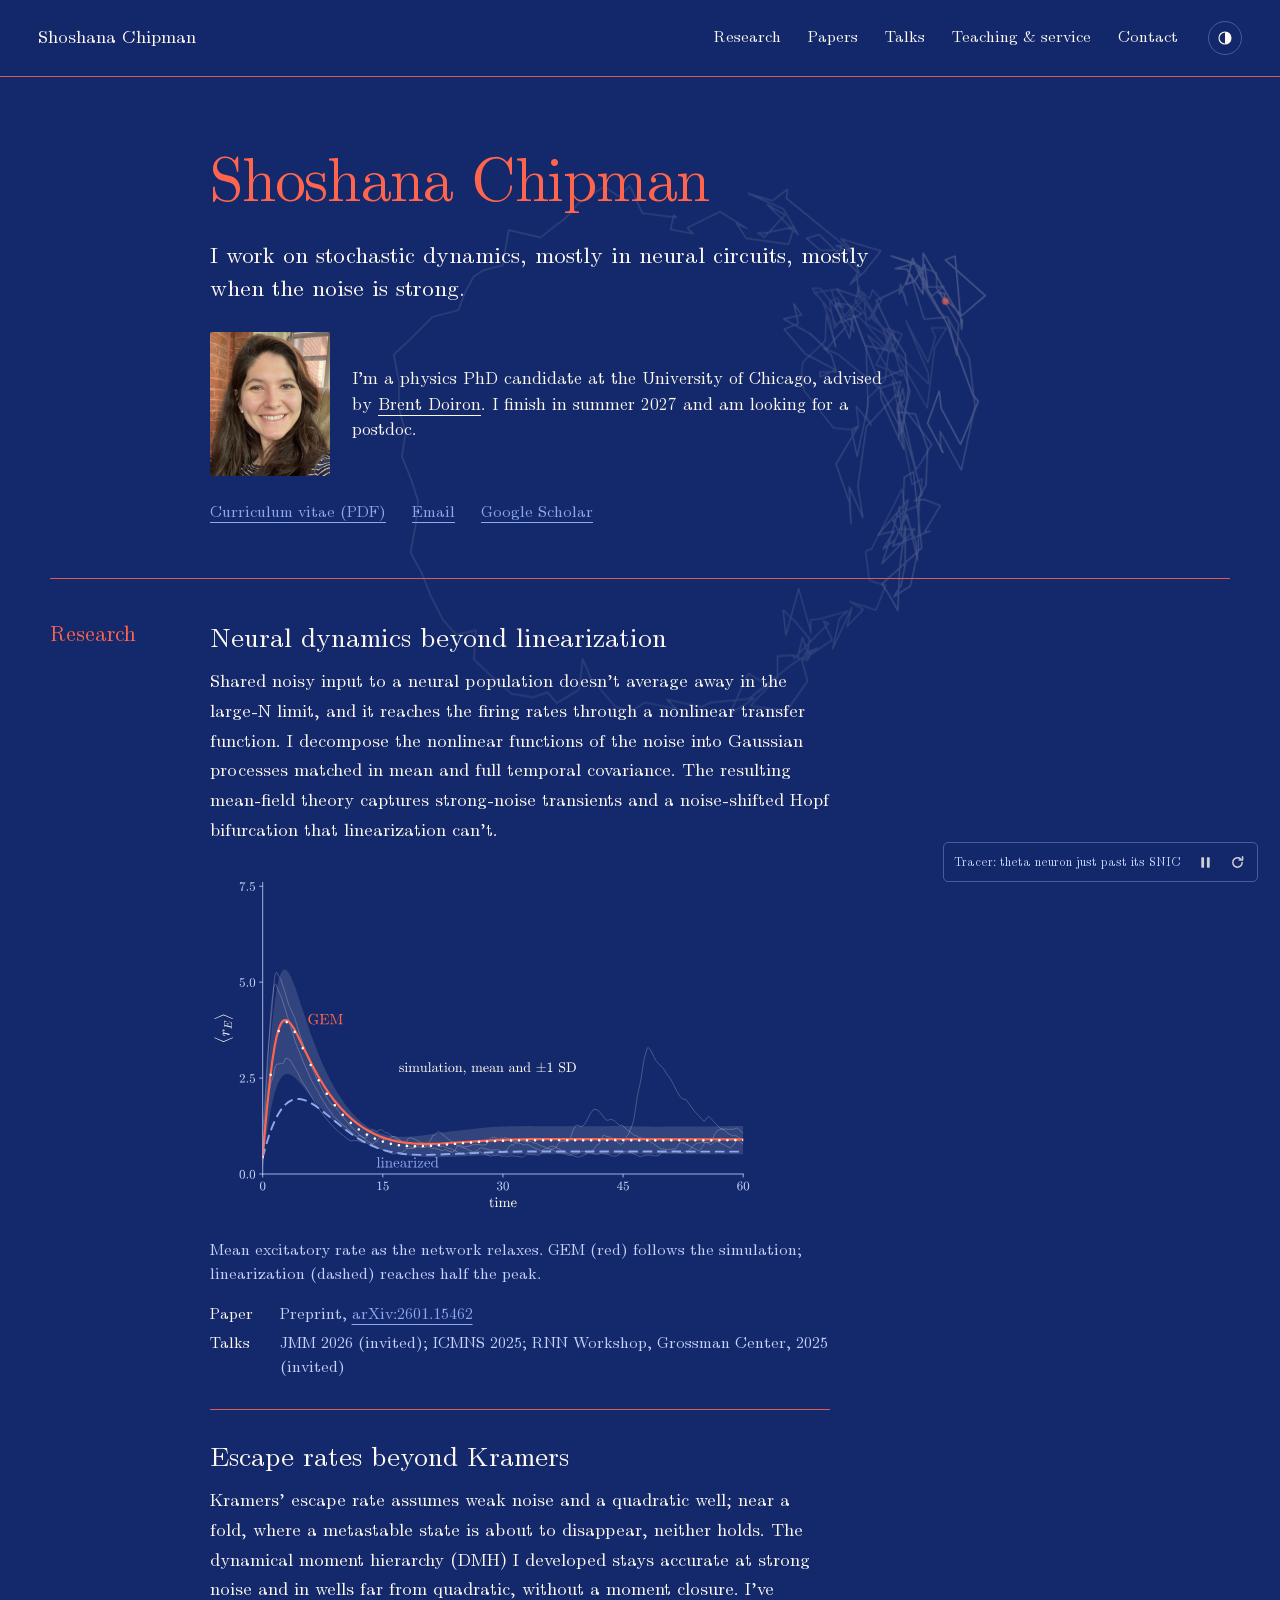
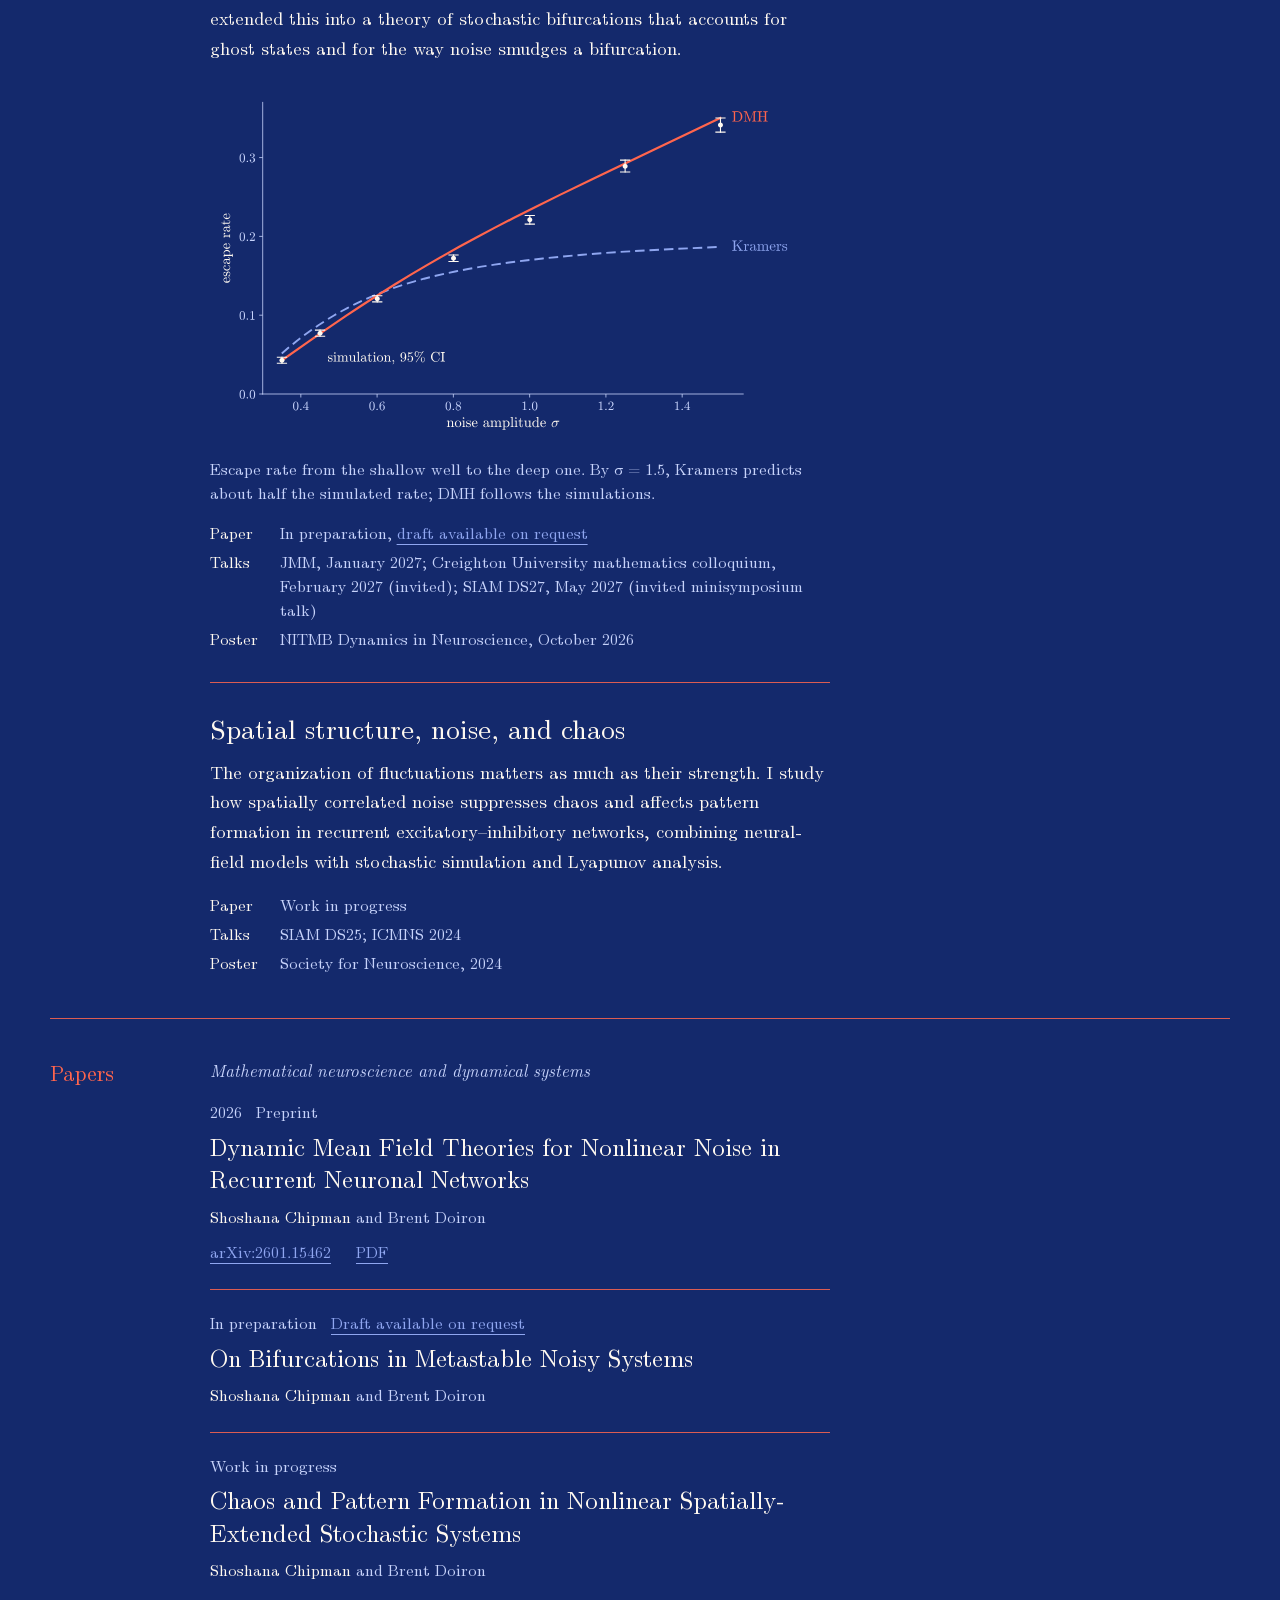
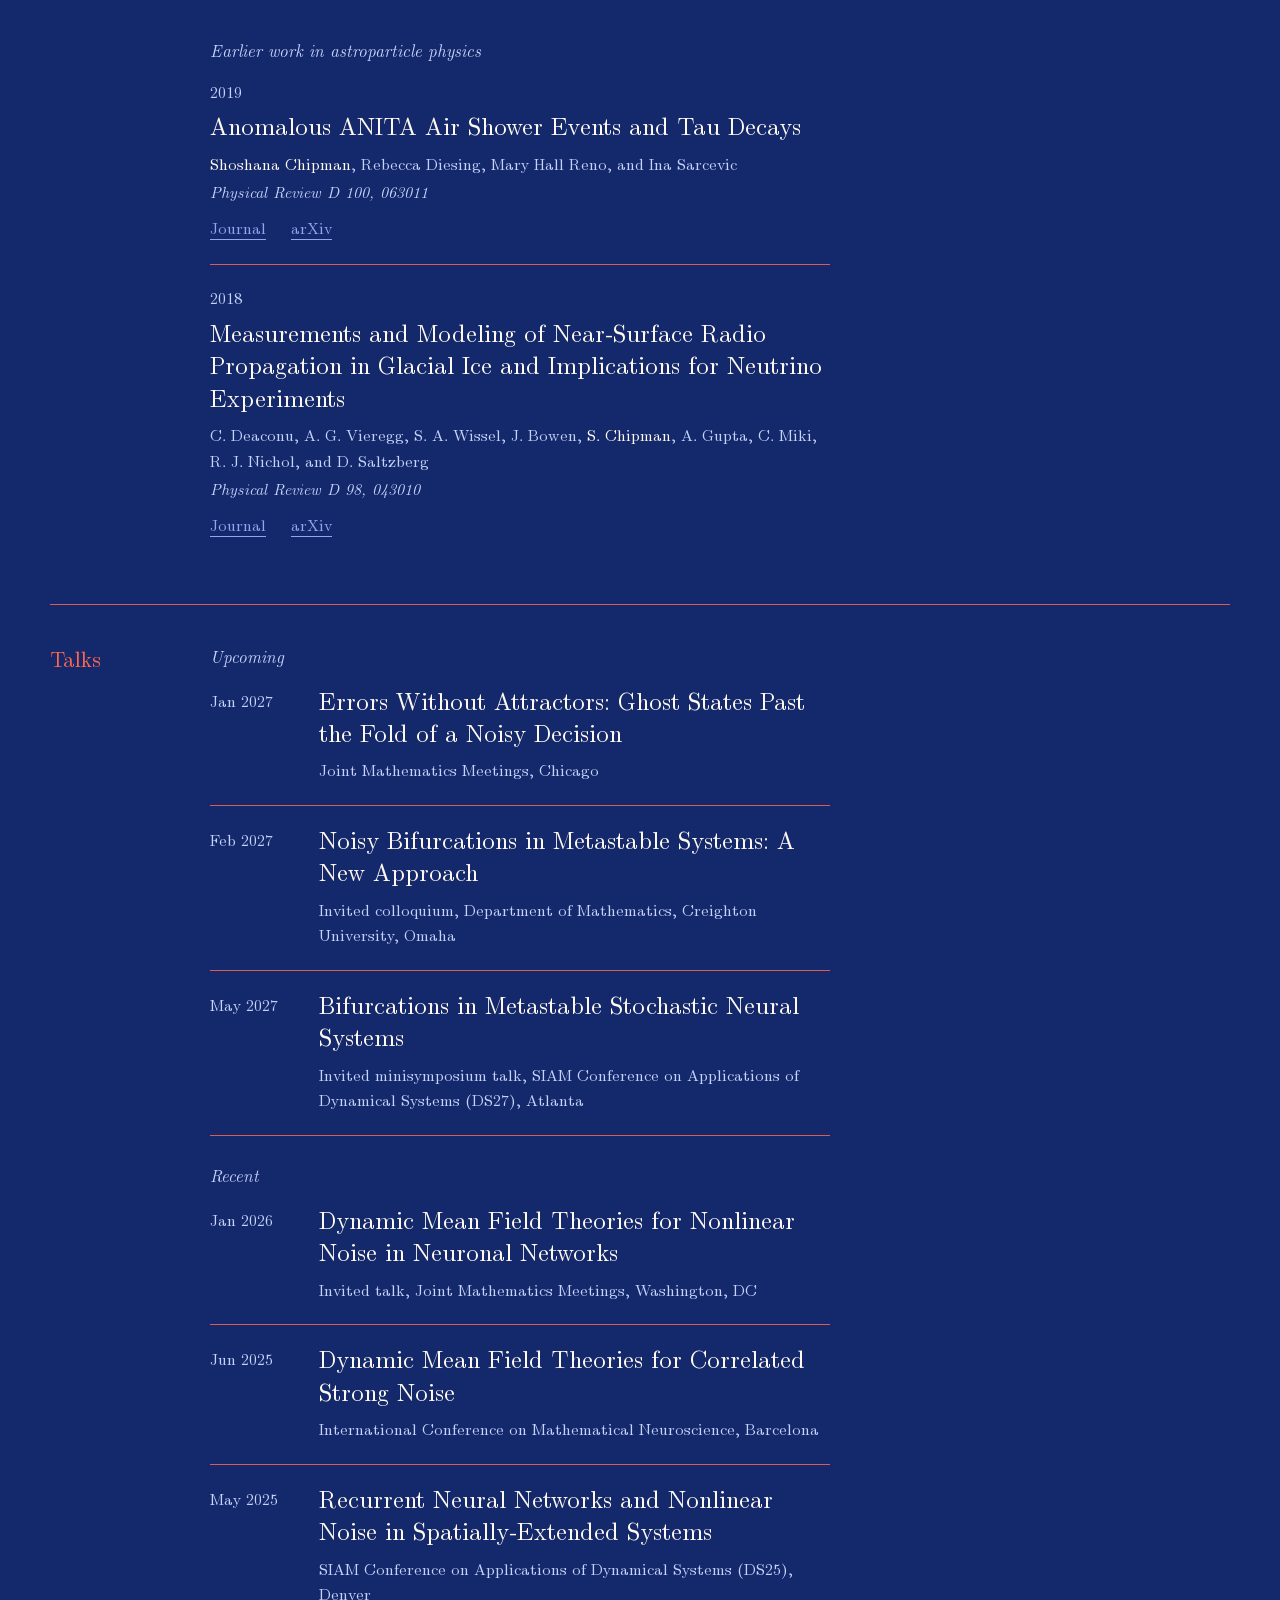
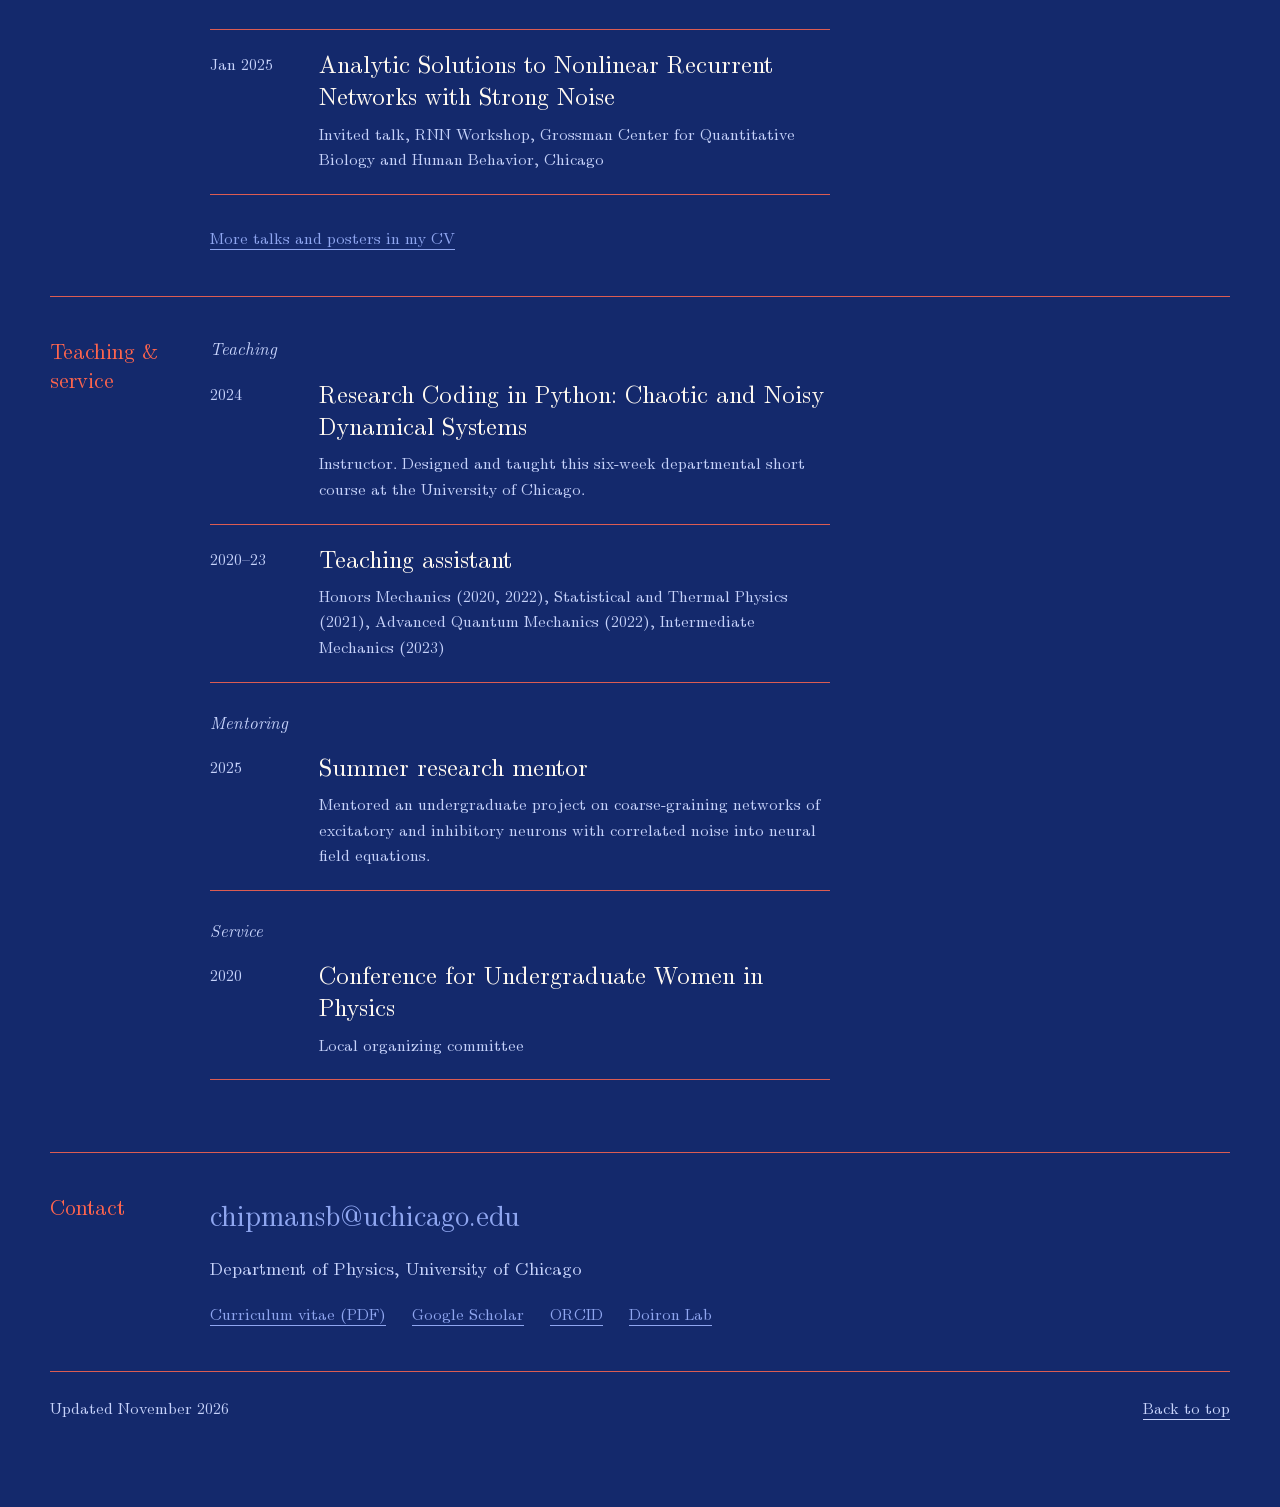
==== index.html @ 5a8bdc15 "Add files via upload" ====
<!doctype html>
<html lang="en" data-theme="dark">
<head>
  <meta charset="utf-8">
  <meta name="viewport" content="width=device-width, initial-scale=1">
  <title>Shoshana Chipman | Stochastic Dynamics &amp; Mathematical Neuroscience</title>
  <meta name="description" content="Shoshana Chipman is a physics PhD candidate at the University of Chicago developing mathematical methods for stochastic dynamics in biological systems.">
  <meta name="theme-color" content="#14296c">
  <meta property="og:title" content="Shoshana Chipman">
  <meta property="og:description" content="Stochastic dynamics and mathematical neuroscience.">
  <meta property="og:type" content="website">
  <meta name="author" content="Shoshana Chipman">
  <meta property="og:image" content="https://SITE-URL/assets/preview.png">
  <meta property="og:image:width" content="1200">
  <meta property="og:image:height" content="630">
  <meta property="og:image:alt" content="Shoshana Chipman, University of Chicago">
  <meta name="twitter:card" content="summary_large_image">
  <meta name="twitter:image" content="https://SITE-URL/assets/preview.png">
  <link rel="icon" href="favicon.svg" type="image/svg+xml">
  <link rel="icon" href="favicon.ico" sizes="32x32">
  <link rel="apple-touch-icon" href="apple-touch-icon.png">
  <script type="application/ld+json">
  {
    "@context": "https://schema.org",
    "@type": "Person",
    "name": "Shoshana Chipman",
    "url": "https://SITE-URL/",
    "image": "https://SITE-URL/assets/headshot.jpg",
    "email": "mailto:chipmansb@uchicago.edu",
    "jobTitle": "PhD candidate in Physics",
    "affiliation": {"@type": "CollegeOrUniversity", "name": "University of Chicago"},
    "alumniOf": {"@type": "CollegeOrUniversity", "name": "University of Chicago"},
    "knowsAbout": ["Stochastic dynamics", "Mathematical neuroscience", "Dynamical systems", "Mean-field theory", "Metastability"],
    "sameAs": [
      "https://scholar.google.com/citations?user=jHu5gXQAAAAJ",
      "https://orcid.org/0009-0009-2627-6084",
      "https://physics.uchicago.edu/people/profile/shoshana-chipman/"
    ]
  }
  </script>
  <link rel="stylesheet" href="css/style.css">
  <script>
    try { const theme = localStorage.getItem('theme'); if (theme === 'dark' || theme === 'light') document.documentElement.dataset.theme = theme; } catch (e) {}
  </script>
  <script src="js/main.js" defer></script>
  <script src="js/models.js" defer></script>
  <script src="js/walk.js" defer></script>
</head>
<body>
<a class="skip-link" href="#main">Skip to content</a>
<figure class="walk-figure" aria-label="Illustrative asymmetric metastable diffusion">
<svg id="walk-svg" viewBox="0 0 1100 640" preserveAspectRatio="xMidYMid meet" role="img" aria-labelledby="walk-title walk-desc">
<title id="walk-title">Asymmetric metastable diffusion</title>
<desc id="walk-desc">A two-dimensional stochastic trajectory explores broad regions around a shallow state on the left and a deeper state on the right, occasionally switching along a curved valley. Illustrative simulation with the potential and axes hidden.</desc>
<path id="walk-path" d="M 386.75,233.23 L 387.17,237.29 L 389.25,202.89 L 393.84,214.26 L 421.96,230.58 L 403.64,237.38 L 390.85,228.08 L 381.49,256.67 L 371.73,254.41 L 375.97,244.14 L 367.43,240.51 L 458.36,269.72 L 420.76,307.60 L 410.64,341.08 L 405.47,323.90 L 409.83,328.91 L 421.76,308.12 L 389.53,302.26 L 425.29,308.18 L 429.93,306.42 L 405.84,278.35 L 396.40,266.01 L 382.80,269.77 L 370.26,261.77 L 364.03,276.34 L 371.52,252.22 L 353.83,248.93 L 348.75,265.48 L 357.71,258.20 L 385.37,261.21 L 400.92,275.49 L 391.34,260.67 L 377.00,241.44 L 356.71,263.07 L 368.29,192.20 L 347.85,205.82 L 352.20,216.69 L 366.04,206.62 L 376.48,209.84 L 384.70,202.75 L 338.53,196.66 L 336.65,183.72 L 366.32,179.26 L 376.91,171.70 L 376.49,180.24 L 350.82,193.69 L 354.79,202.87 L 345.14,167.57 L 356.43,166.48 L 375.00,154.89 L 395.85,137.95 L 365.62,148.62 L 384.22,122.25 L 389.49,70.46 L 397.71,54.15 L 411.78,40.00 L 451.32,66.49 L 449.27,89.44 L 442.18,100.15 L 421.17,98.80 L 435.22,115.97 L 424.18,110.16 L 406.14,116.57 L 399.97,129.85 L 391.11,150.66 L 371.46,172.55 L 373.51,182.64 L 364.09,207.42 L 356.92,193.34 L 392.39,191.80 L 377.97,159.07 L 359.72,206.38 L 367.96,203.76 L 373.24,192.10 L 355.95,173.87 L 398.08,192.01 L 411.07,193.72 L 390.89,188.21 L 414.63,187.83 L 460.04,210.07 L 452.01,227.42 L 466.45,232.03 L 468.76,216.20 L 450.75,205.89 L 495.01,186.76 L 494.60,179.81 L 508.56,206.35 L 501.85,234.47 L 516.68,245.52 L 518.51,207.20 L 513.30,232.61 L 526.68,231.47 L 508.21,220.58 L 538.16,243.69 L 511.76,221.30 L 497.86,225.29 L 496.01,221.83 L 507.42,200.96 L 508.11,190.52 L 509.21,204.82 L 480.50,141.06 L 513.05,177.22 L 490.95,141.93 L 480.68,163.79 L 473.28,198.84 L 475.83,215.29 L 462.38,190.94 L 469.24,211.10 L 455.81,224.95 L 439.73,217.81 L 440.50,213.74 L 421.07,221.27 L 439.41,217.13 L 479.69,231.16 L 436.30,224.00 L 415.46,194.67 L 394.96,207.74 L 391.80,210.60 L 345.96,205.67 L 349.57,196.79 L 353.38,226.79 L 381.43,220.69 L 382.48,252.61 L 404.31,277.35 L 421.24,247.49 L 388.49,234.17 L 393.30,201.27 L 413.25,241.81 L 405.76,250.59 L 367.89,242.88 L 402.46,225.15 L 402.05,227.47 L 427.68,205.93 L 399.54,221.76 L 423.90,206.97 L 422.27,221.97 L 423.20,213.56 L 443.82,174.42 L 436.29,145.22 L 392.70,189.60 L 392.66,219.25 L 381.20,207.64 L 368.58,224.60 L 370.32,234.55 L 362.56,231.25 L 404.87,222.86 L 389.62,185.36 L 344.91,210.11 L 337.98,209.63 L 375.79,200.86 L 372.47,192.84 L 375.87,193.69 L 390.46,168.14 L 347.94,151.31 L 360.22,153.60 L 385.51,161.87 L 415.82,155.63 L 440.91,170.69 L 447.05,178.55 L 435.64,201.01 L 418.74,185.67 L 454.98,173.55 L 438.83,145.93 L 426.70,154.38 L 397.47,159.45 L 352.84,155.84 L 356.17,140.68 L 377.19,180.51 L 397.12,146.38 L 402.69,153.52 L 390.52,158.31 L 394.50,176.00 L 412.99,193.87 L 409.99,177.06 L 403.90,193.87 L 386.55,186.69 L 382.57,149.77 L 415.85,145.82 L 396.57,147.20 L 380.97,122.56 L 399.87,120.32 L 378.60,124.84 L 401.40,161.91 L 424.75,153.95 L 403.03,154.34 L 409.84,138.54 L 440.55,164.77 L 428.67,188.89 L 415.46,188.53 L 413.03,198.20 L 385.28,164.68 L 374.21,161.38 L 376.58,160.00 L 377.11,207.89 L 354.26,210.35 L 387.76,198.59 L 360.13,220.62 L 323.34,219.70 L 349.39,228.26 L 353.91,257.87 L 354.70,248.51 L 418.63,250.48 L 401.90,241.61 L 401.26,250.82 L 398.93,246.88 L 383.57,226.39 L 365.36,227.08 L 369.02,245.23 L 400.40,246.71 L 406.91,249.60 L 382.99,267.93 L 372.15,270.33 L 395.50,306.17 L 396.60,268.09 L 394.51,238.74 L 388.71,257.41 L 401.28,239.41 L 383.63,217.94 L 400.66,217.57 L 428.23,206.16 L 434.22,234.01 L 421.94,205.02 L 463.77,177.44 L 501.25,150.64 L 475.42,139.87 L 467.43,146.27 L 496.07,106.09 L 523.69,132.80 L 537.08,143.32 L 502.21,123.81 L 520.34,153.77 L 491.70,133.72 L 437.71,141.64 L 414.28,194.40 L 413.08,196.91 L 400.83,209.02 L 400.46,174.58 L 361.27,129.01 L 352.55,110.38 L 363.68,112.19 L 379.93,105.23 L 373.74,76.22 L 378.24,68.77 L 377.41,91.89 L 352.25,56.49 L 323.00,46.66 L 334.59,64.97 L 321.81,77.41 L 340.10,72.18 L 336.66,44.20 L 369.06,59.18 L 389.05,67.33 L 382.14,82.33 L 375.95,108.32 L 369.96,106.56 L 372.24,141.99 L 359.99,134.22 L 360.52,134.03 L 354.57,122.62 L 364.14,130.67 L 358.34,122.11 L 387.91,113.67 L 371.39,138.18 L 424.37,132.57 L 418.89,175.95 L 430.60,182.34 L 460.04,157.88 L 427.37,168.17 L 473.59,190.88 L 464.61,202.58 L 450.02,223.21 L 418.03,184.32 L 412.82,193.85 L 403.03,196.16 L 414.37,181.79 L 447.43,203.72 L 466.38,226.89 L 468.29,220.81 L 463.23,239.04 L 462.31,269.71 L 477.65,259.67 L 473.63,271.98 L 487.56,227.22 L 463.67,232.12 L 446.63,233.25 L 473.03,201.83 L 462.23,224.66 L 473.77,218.44 L 461.22,232.02 L 438.06,240.28 L 461.63,280.02 L 447.97,271.26 L 428.07,243.15 L 433.47,229.16 L 439.03,250.58 L 415.77,234.51 L 437.14,233.91 L 451.55,236.80 L 417.93,267.14 L 418.77,249.33 L 381.33,236.17 L 376.65,249.29 L 423.23,288.42 L 453.26,256.58 L 453.76,277.12 L 455.56,303.33 L 426.54,276.50 L 395.89,262.63 L 417.83,283.49 L 428.60,293.51 L 434.72,293.88 L 420.70,311.66 L 394.51,302.45 L 361.71,283.55 L 356.22,292.12 L 337.19,292.01 L 319.76,277.36 L 324.56,249.99 L 358.81,254.67 L 324.45,224.90 L 323.90,224.49 L 363.53,246.29 L 337.18,264.06 L 319.44,275.66 L 309.81,269.06 L 296.83,272.97 L 310.89,314.09 L 321.58,320.93 L 336.14,318.71 L 326.44,329.17 L 336.72,321.57 L 334.26,355.14 L 365.11,343.10 L 370.60,379.78 L 367.77,376.77 L 349.25,377.34 L 360.08,384.80 L 359.71,413.49 L 356.04,389.17 L 344.88,402.25 L 355.20,425.08 L 365.18,417.65 L 389.08,428.58 L 405.06,412.95 L 381.89,423.68 L 407.58,437.15 L 433.96,434.64 L 469.38,412.63 L 446.15,380.59 L 456.59,381.38 L 458.07,385.32 L 438.64,362.74 L 418.70,387.57 L 428.37,386.14 L 449.92,412.66 L 426.25,447.83 L 421.95,444.28 L 379.02,438.44 L 346.23,436.51 L 338.40,443.75 L 351.92,413.03 L 354.25,427.42 L 350.64,456.00 L 363.86,444.35 L 351.36,450.29 L 338.56,425.41 L 355.29,450.74 L 351.64,420.13 L 356.99,434.37 L 375.76,436.18 L 355.25,471.96 L 400.30,478.14 L 404.43,475.46 L 367.21,520.14 L 366.42,507.53 L 393.33,539.73 L 397.94,497.11 L 379.58,480.19 L 382.79,489.65 L 395.87,477.84 L 420.33,473.35 L 394.67,431.97 L 431.76,453.46 L 435.47,442.17 L 422.67,468.57 L 427.53,471.01 L 426.19,471.88 L 464.39,448.05 L 461.72,456.88 L 482.75,464.41 L 543.93,457.03 L 526.54,459.23 L 560.55,466.70 L 569.72,429.11 L 564.90,449.15 L 577.07,431.73 L 567.15,390.29 L 541.34,408.78 L 547.92,352.25 L 521.93,356.76 L 518.01,370.68 L 516.33,374.21 L 533.29,375.27 L 534.43,373.00 L 500.84,356.24 L 535.59,368.65 L 518.92,378.68 L 577.29,400.57 L 584.34,362.22 L 606.20,357.94 L 571.09,341.96 L 575.48,333.54 L 564.69,312.52 L 549.17,305.56 L 557.28,289.47 L 583.65,328.72 L 549.20,306.26 L 553.32,311.03 L 529.85,272.50 L 538.30,304.60 L 553.05,302.86 L 582.18,298.93 L 580.63,358.97 L 592.85,362.65 L 599.40,342.31 L 588.98,336.56 L 641.60,371.43 L 660.89,378.75 L 699.63,387.28 L 689.96,384.89 L 676.03,359.97 L 710.01,400.05 L 742.58,351.32 L 725.25,369.55 L 696.45,399.08 L 713.67,403.37 L 694.89,405.16 L 720.99,394.51 L 727.90,401.04 L 713.25,385.31 L 693.45,341.47 L 684.63,334.82 L 659.92,327.80 L 662.46,286.50 L 665.87,236.90 L 682.53,217.01 L 689.70,225.11 L 701.43,209.93 L 672.28,221.42 L 691.45,217.95 L 670.63,255.53 L 685.82,274.43 L 696.56,289.17 L 665.42,276.93 L 649.40,298.92 L 651.85,292.35 L 664.55,294.17 L 692.01,291.20 L 709.93,300.24 L 739.30,334.79 L 754.22,354.63 L 735.07,350.09 L 745.95,366.70 L 762.50,367.18 L 747.19,361.59 L 745.53,360.69 L 752.86,340.42 L 753.55,317.31 L 754.97,298.16 L 756.37,293.74 L 738.99,262.15 L 778.96,260.02 L 776.90,232.55 L 772.55,237.06 L 755.92,240.03 L 719.59,276.18 L 729.87,286.14 L 735.69,296.93 L 716.05,277.53 L 718.96,292.22 L 768.67,302.12 L 765.28,292.82 L 746.65,293.46 L 720.44,302.95 L 719.62,313.14 L 739.19,291.35 L 749.00,280.04 L 766.56,303.45 L 740.90,329.99 L 718.82,321.44 L 704.05,325.61 L 684.95,337.15 L 713.81,360.40 L 685.26,336.34 L 664.64,337.19 L 659.95,316.90 L 676.45,346.70 L 661.05,305.99 L 655.17,294.68 L 644.43,314.89 L 665.09,316.25 L 682.79,277.87 L 681.29,269.76 L 710.06,304.52 L 710.47,315.94 L 711.86,310.80 L 708.10,329.56 L 701.57,337.47 L 706.92,340.25 L 695.33,345.66 L 719.97,354.90 L 755.94,372.50 L 726.11,391.83 L 742.10,399.97 L 721.66,392.64 L 713.46,415.21 L 710.69,411.04 L 675.15,422.07 L 686.86,404.34 L 709.53,412.56 L 738.34,430.69 L 748.62,420.31 L 715.58,414.46 L 750.40,431.04 L 767.36,429.85 L 761.28,402.11 L 738.25,396.60 L 760.13,413.06 L 744.15,430.35 L 724.01,433.14 L 752.23,452.04 L 767.25,469.57 L 733.73,427.58 L 703.99,462.70 L 721.51,440.72 L 778.56,431.39 L 752.76,424.38 L 749.09,417.87 L 704.72,446.20 L 701.94,446.87 L 673.69,446.26 L 684.17,414.50 L 701.08,409.79 L 728.15,384.64 L 752.73,364.31 L 749.38,392.31 L 762.05,390.99 L 765.36,365.89 L 768.39,332.29 L 784.91,289.59 L 783.16,310.59 L 785.12,310.57 L 772.09,295.60 L 748.77,303.59 L 744.17,268.01 L 719.41,263.35 L 735.75,307.69 L 721.10,312.42 L 722.46,307.16 L 708.02,294.19 L 694.43,292.97 L 676.82,289.90 L 656.14,285.86 L 634.48,249.90 L 636.54,276.02 L 599.23,273.47 L 581.62,264.70 L 559.36,248.69 L 585.08,223.61 L 625.40,247.68 L 613.73,278.84 L 609.93,279.93 L 626.35,277.14 L 644.66,290.75 L 652.57,280.08 L 673.19,319.67 L 694.99,331.85 L 719.43,312.64 L 733.47,283.61 L 748.97,274.71 L 756.87,314.31 L 784.03,309.09 L 755.83,286.29 L 768.70,316.48 L 743.83,312.06 L 718.93,300.38 L 739.93,303.59 L 731.74,311.81 L 726.62,305.08 L 740.02,316.21 L 715.79,293.89 L 705.21,291.36 L 710.89,304.87 L 727.49,291.90 L 720.22,253.61 L 756.02,278.39 L 780.76,290.10 L 769.90,296.08 L 784.84,269.51 L 815.89,284.99 L 810.09,306.65 L 757.98,311.02 L 728.56,298.34 L 765.38,295.43 L 753.96,285.66 L 761.62,309.53 L 748.16,292.60 L 729.42,308.75 L 730.54,319.74 L 709.62,285.72 L 685.11,288.46 L 716.07,276.13 L 743.59,270.00 L 699.05,268.20 L 684.91,280.79 L 703.54,298.69 L 694.59,300.89 L 663.46,292.62 L 629.07,328.47 L 599.17,309.68 L 607.55,340.09 L 587.60,348.39 L 556.43,350.09 L 578.80,336.19 L 561.01,317.29 L 572.38,315.89 L 571.13,325.68 L 599.97,319.85 L 586.37,342.02 L 591.10,316.80 L 625.81,301.45 L 632.64,326.92 L 628.77,347.02 L 638.61,354.05 L 644.80,374.83 L 646.95,362.43 L 667.81,354.76 L 658.14,358.41 L 671.37,354.06 L 662.51,358.30 L 679.58,410.78 L 681.85,430.62 L 642.80,417.77 L 654.87,410.85 L 662.33,414.30 L 702.59,341.94 L 734.80,325.21 L 726.28,330.23 L 723.96,330.79 L 697.56,324.81 L 686.53,335.93 L 670.91,332.06 L 673.73,372.97 L 686.12,385.06 L 702.36,367.99 L 715.22,379.41 L 735.24,361.45 L 744.13,373.99 L 723.00,360.09 L 735.47,354.28 L 720.69,336.61 L 716.26,369.01 L 725.29,340.59 L 730.96,346.61 L 755.95,301.75 L 768.92,318.69 L 767.14,323.52 L 743.36,364.06 L 770.15,328.22 L 763.27,310.69 L 740.26,318.98 L 762.12,330.52 L 767.05,355.03 L 771.03,354.05 L 766.44,375.04 L 724.45,371.48 L 738.85,408.53 L 742.48,400.42 L 752.89,390.59 L 765.04,353.76 L 741.66,376.09 L 738.94,421.57 L 732.35,442.59 L 752.59,432.71 L 730.99,423.64 L 725.51,447.66 L 746.41,440.87 L 744.12,437.86 L 735.77,425.50 L 747.40,402.55 L 708.39,360.05 L 715.98,367.87 L 696.48,381.77 L 699.43,385.20 L 706.09,421.31 L 706.37,419.40 L 724.48,436.76 L 747.20,396.86 L 738.34,366.07 L 748.38,380.22 L 747.54,393.24 L 735.54,395.89 L 733.62,398.63 L 719.50,377.08 L 686.73,377.03 L 682.67,385.06 L 690.57,362.13 L 714.56,362.01 L 697.65,392.23 L 708.49,382.64 L 666.20,347.25 L 676.26,393.97 L 708.18,376.20 L 722.23,376.61 L 718.09,346.96 L 727.11,351.44 L 737.00,323.89 L 750.16,340.54 L 733.99,361.71 L 749.99,373.00 L 765.87,349.49 L 750.70,367.71 L 743.57,338.65 L 743.16,326.55 L 743.26,338.45 L 779.29,330.17 L 764.46,327.37 L 770.39,341.94 L 804.75,344.78 L 784.11,326.72 L 756.22,331.01 L 743.43,327.71 L 744.65,332.02 L 744.98,335.19 L 760.13,345.03 L 746.95,356.80 L 754.85,340.14 L 772.32,324.94 L 740.07,282.02 L 721.79,292.25 L 687.44,306.50 L 674.67,328.02 L 632.35,359.27 L 624.97,342.14 L 617.58,332.22 L 631.48,339.47 L 666.53,357.94 L 631.87,330.68 L 654.16,360.76 L 686.51,358.14 L 694.68,349.72 L 709.95,350.52 L 719.18,320.70 L 755.14,308.55 L 769.66,353.22 L 751.74,355.29 L 723.86,345.22 L 706.63,302.99 L 709.37,318.75 L 678.28,295.42 L 669.91,294.94 L 643.90,270.41 L 654.29,244.86 L 667.66,223.28 L 651.91,254.27 L 657.86,266.67 L 665.56,234.58 L 680.52,239.23 L 675.68,222.57 L 666.36,230.83 L 647.45,224.97 L 662.53,190.89 L 674.72,177.53 L 660.05,198.63 L 661.46,197.62 L 680.00,164.67 L 645.56,149.47 L 658.01,131.34 L 665.13,159.68 L 670.45,154.52 L 646.17,173.09 L 662.21,159.53 L 650.50,143.47 L 662.03,181.56 L 643.45,146.83 L 642.09,154.84 L 661.93,168.33 L 651.80,162.69 L 642.44,165.62 L 638.42,191.94 L 649.39,206.76 L 656.56,215.17 L 652.72,233.80 L 661.40,287.16 L 647.01,311.33 L 622.68,308.68 L 636.25,310.74 L 645.22,329.52 L 669.42,304.91 L 650.70,278.25 L 662.79,294.93 L 655.91,313.03 L 631.61,303.74 L 656.36,352.69 L 644.16,336.76 L 618.62,351.93 L 668.21,350.69 L 669.84,353.52 L 680.72,329.63 L 684.72,359.68 L 700.45,371.88 L 776.05,340.64 L 753.61,311.31 L 738.99,314.26 L 772.32,324.35 L 743.25,313.80 L 744.09,333.82 L 719.79,347.60 L 698.84,342.11 L 712.71,392.29 L 756.80,412.62 L 757.17,403.32 L 766.94,399.79 L 735.87,399.97 L 756.19,395.77 L 761.40,386.50 L 746.57,381.32 L 727.89,371.16 L 713.53,354.07 L 743.96,384.72 L 733.67,379.80 L 752.74,371.74 L 750.52,403.16 L 786.53,384.61 L 760.37,414.03 L 767.05,410.42 L 788.97,406.60 L 789.58,363.86 L 782.89,368.96 L 811.46,361.25 L 785.14,364.42 L 761.04,386.17 L 790.75,393.69 L 792.11,355.98 L 770.23,340.59 L 781.26,311.67 L 766.79,341.04 L 768.14,346.51 L 770.26,344.34 L 770.48,349.88 L 765.65,370.54 L 764.30,393.10 L 786.43,402.39 L 742.28,377.38 L 684.59,408.25 L 696.51,407.78 L 728.25,395.75 L 688.88,382.39 L 692.07,384.87 L 678.46,374.35 L 698.86,379.46 L 694.90,392.94 L 671.11,410.18 L 670.50,393.68 L 666.32,400.48 L 657.29,416.88 L 656.06,414.43 L 703.69,412.03 L 727.52,393.48 L 717.63,375.57 L 727.35,369.81 L 719.99,369.20 L 743.43,384.56 L 750.43,401.86 L 743.81,408.88 L 740.58,406.59 L 703.37,383.87 L 738.89,422.58 L 726.57,393.69 L 713.32,373.23 L 684.70,353.49 L 671.16,384.66 L 666.23,360.70 L 678.39,323.78 L 677.83,321.73 L 649.21,316.99 L 643.75,328.35 L 635.14,319.66 L 631.08,306.70 L 622.36,307.69 L 605.87,300.26 L 598.77,314.00 L 640.22,310.18 L 677.05,308.58 L 676.34,314.93 L 696.28,314.38 L 670.16,303.99 L 692.44,354.05 L 736.34,351.18 L 721.32,338.78 L 718.25,361.26 L 692.66,346.82 L 692.25,355.43 L 711.34,350.65 L 720.74,367.97 L 746.75,393.63 L 714.78,393.02 L 702.61,365.09 L 685.06,363.21 L 676.34,339.50 L 700.41,307.86 L 712.88,295.80 L 727.21,294.51 L 732.45,278.54 L 753.75,276.01 L 762.29,246.36 L 758.30,244.07 L 756.55,225.89 L 795.74,243.00 L 806.60,275.81 L 787.57,302.34 L 786.31,296.46 L 765.79,304.56 L 767.77,242.10 L 751.36,236.64 L 746.25,228.17 L 731.52,205.71 L 731.36,210.15 L 698.74,218.57 L 685.04,251.20 L 693.03,225.25 L 709.23,234.68 L 710.62,250.52 L 693.26,223.67 L 682.95,220.58 L 673.28,241.88 L 698.32,237.69 L 734.93,288.40 L 714.86,280.99 L 756.74,284.84 L 734.12,309.67 L 718.38,337.66 L 709.41,375.56 L 690.12,359.21 L 669.12,367.02 L 661.97,412.45 L 644.13,420.50 L 660.46,415.84 L 685.35,386.61 L 708.91,406.07 L 747.66,441.11 L 748.32,465.39 L 733.10,516.98 L 722.84,521.01 L 730.83,534.14 L 769.94,524.72 L 784.96,492.18 L 799.68,487.67 L 787.90,483.36 L 790.07,457.06 L 762.60,487.13 L 752.43,440.89 L 759.58,445.38 L 767.91,439.75 L 724.77,473.09 L 707.58,451.39 L 720.03,448.70 L 705.27,429.49 L 708.75,434.74 L 745.26,435.34 L 740.06,443.66 L 751.97,471.17 L 766.07,416.00 L 757.62,404.37 L 733.68,419.02 L 733.01,426.26 L 711.96,421.73 L 706.18,415.37 L 725.48,428.68 L 744.51,456.01 L 717.85,466.50 L 716.92,462.91 L 726.59,427.23 L 725.61,436.30 L 730.85,425.60 L 760.86,386.37 L 778.39,370.67 L 766.72,355.32 L 744.49,371.44 L 730.45,375.05 L 758.75,378.07 L 733.23,390.24 L 703.70,415.61 L 735.03,430.13 L 753.11,401.96 L 747.35,378.38 L 747.41,364.58 L 732.96,392.72 L 758.58,386.23 L 760.27,418.81 L 752.74,425.60 L 796.01,422.48 L 786.33,423.12 L 766.51,422.90 L 776.41,406.52 L 748.78,409.49 L 743.89,439.89 L 730.03,442.82 L 726.73,457.00 L 748.40,447.32 L 769.80,453.01 L 766.03,457.54 L 765.14,450.28 L 701.19,469.19 L 714.96,470.13 L 753.68,476.77 L 754.38,439.71 L 766.90,441.39 L 727.29,426.52 L 752.73,402.00 L 757.44,433.11 L 772.75,445.44 L 758.48,438.95 L 744.40,455.31 L 771.96,472.53 L 787.55,507.88 L 799.60,492.66 L 763.70,476.89 L 754.03,430.85 L 743.08,423.80 L 772.96,431.13 L 748.28,396.93 L 755.55,396.37 L 773.80,438.58 L 732.67,412.05 L 737.23,406.79 L 736.75,395.69 L 738.03,438.63 L 742.73,411.55 L 788.99,412.50 L 776.60,389.30 L 777.20,377.54 L 787.55,379.56 L 800.45,384.31 L 773.81,358.34 L 773.49,354.88 L 767.50,387.95 L 777.81,376.49 L 764.60,412.25 L 763.93,398.31 L 796.17,398.55 L 778.70,393.62 L 755.02,383.94 L 724.13,380.01 L 705.23,382.07 L 677.93,387.37 L 710.85,439.73 L 699.50,478.37 L 678.25,444.11 L 715.46,456.04 L 721.14,447.78 L 702.51,395.07 L 722.33,384.09 L 722.13,408.38 L 706.26,432.27 L 726.46,430.77 L 718.46,460.65 L 726.88,496.67 L 719.07,449.61 L 739.85,426.25 L 732.98,429.93 L 742.32,435.82 L 756.25,467.39 L 728.67,444.12 L 735.11,428.40 L 717.90,431.71 L 691.89,417.53 L 720.26,412.65 L 741.96,419.50 L 702.22,407.66 L 679.70,409.68 L 679.38,420.87 L 719.88,417.79 L 708.26,423.46 L 704.91,441.36 L 691.02,421.82 L 712.57,433.32 L 766.21,435.14 L 774.35,444.70 L 777.88,429.86 L 770.28,433.50 L 771.16,410.72 L 773.27,435.60 L 770.61,416.02 L 778.02,437.48 L 743.98,455.02 L 753.23,430.96 L 757.18,448.93 L 723.35,498.87 L 700.01,497.50 L 681.58,484.20 L 667.58,453.32 L 674.54,447.26 L 683.34,427.41 L 692.05,445.99 L 727.81,449.22 L 703.32,420.23 L 698.71,401.35 L 710.53,404.01 L 677.62,424.31 L 674.87,405.22 L 676.70,411.40 L 682.14,407.29 L 657.13,403.12 L 665.91,431.77 L 673.71,415.87 L 679.99,415.90 L 710.16,412.81 L 713.69,363.55 L 707.88,348.62 L 711.54,350.28 L 684.23,370.20 L 707.93,346.42 L 740.57,363.94 L 742.60,381.77 L 754.32,395.95 L 744.05,407.34 L 763.56,398.69 L 775.27,381.47 L 790.41,379.98 L 750.99,400.86 L 729.50,411.81 L 718.89,430.01 L 697.98,439.93 L 698.81,442.50 L 655.31,451.11 L 649.69,411.76 L 608.73,433.88 L 649.50,425.93 L 661.42,409.48 L 668.60,396.80 L 689.47,350.35 L 726.63,355.57 L 723.16,367.28 L 724.85,355.12 L 734.49,369.45 L 709.28,363.43 L 739.39,395.82 L 769.58,410.34 L 758.37,396.77 L 771.13,408.66 L 758.29,385.78 L 725.23,391.19 L 715.57,393.94 L 750.03,416.43 L 785.45,404.63 L 749.52,370.01 L 776.83,372.01 L 769.32,362.95 L 777.35,361.68 L 780.99,384.52 L 771.83,393.33 L 757.77,377.02 L 771.72,395.03 L 750.90,404.10 L 754.36,379.86 L 778.18,360.56 L 791.29,352.74 L 767.90,352.62 L 783.98,338.89 L 840.12,319.32 L 804.66,315.03 L 821.80,312.60 L 816.35,328.52 L 795.02,309.48 L 784.93,323.39 L 764.87,324.61 L 740.92,373.57 L 725.46,369.88 L 705.80,377.29 L 718.06,365.62 L 735.26,375.60 L 747.51,398.55 L 773.32,411.27 L 723.67,420.55 L 705.86,446.23 L 718.21,457.76 L 713.14,450.36 L 692.47,463.72 L 728.25,471.75 L 737.20,481.05 L 750.15,473.36 L 751.04,469.72 L 773.35,491.26 L 766.80,479.78 L 741.96,475.11 L 748.30,489.60 L 748.55,492.25 L 760.69,459.46 L 770.26,450.09 L 788.89,486.79 L 774.69,451.09 L 766.26,436.90 L 765.24,427.80 L 742.69,445.37 L 751.17,433.18 L 729.20,435.65 L 710.78,435.62 L 703.23,427.32 L 695.55,399.80 L 710.62,374.02 L 716.78,380.03 L 721.91,366.22 L 731.48,351.21 L 737.42,348.02 L 747.52,322.10 L 739.23,310.38 L 733.77,310.35 L 710.08,319.59 L 731.82,342.29 L 697.94,338.18 L 707.20,318.39 L 756.46,304.22 L 777.34,331.17 L 781.46,337.33 L 761.28,314.35 L 757.59,317.77 L 742.66,308.11 L 728.22,359.13 L 767.55,347.44 L 741.15,404.06 L 753.63,386.50 L 764.06,404.52 L 744.11,445.70 L 693.97,453.45 L 694.09,452.41 L 698.91,462.86 L 684.27,423.86 L 662.94,373.26 L 656.75,357.72 L 693.16,375.95 L 679.50,384.88 L 655.11,401.19 L 659.10,391.30 L 679.90,427.68 L 709.39,401.15 L 709.05,389.73 L 716.16,390.29 L 710.20,389.36 L 697.13,398.28 L 727.94,403.16 L 736.35,389.91 L 761.17,379.66 L 748.79,364.61 L 755.70,353.80 L 730.50,348.87 L 727.13,393.43 L 695.84,367.40 L 711.68,383.37 L 705.19,351.01 L 716.71,367.98 L 708.61,382.40 L 687.47,391.55 L 711.20,359.11 L 687.75,360.06 L 687.40,403.08 L 692.22,388.04 L 688.56,387.26 L 703.38,406.61 L 733.25,406.52 L 733.68,413.63 L 739.39,389.95 L 718.69,405.55 L 765.06,424.94 L 795.96,449.90 L 787.44,390.66 L 777.21,386.64 L 777.82,397.95 L 773.27,381.84 L 798.45,402.18 L 794.72,355.65 L 776.77,340.40 L 776.37,359.49 L 766.06,375.77 L 757.93,360.37 L 799.84,369.68 L 769.99,338.89 L 758.17,319.34 L 748.56,328.98 L 773.27,325.24 L 779.70,307.29 L 786.96,318.57 L 777.70,341.42 L 774.32,349.73 L 785.61,354.83 L 785.40,335.45 L 756.29,383.16 L 736.29,379.42 L 723.65,411.25 L 731.86,398.22 L 743.97,403.27 L 755.82,387.88 L 761.28,397.64 L 775.76,379.38 L 794.36,343.67 L 788.18,330.32 L 744.67,350.24 L 774.21,323.56 L 801.78,331.53 L 801.61,328.19 L 766.78,341.47 L 753.41,310.37 L 758.10,299.34 L 739.49,261.43 L 727.83,288.71 L 695.55,294.44 L 696.49,281.09 L 709.75,278.21 L 699.72,265.97 L 700.31,290.23 L 682.87,311.52 L 691.11,308.73 L 721.23,313.89 L 727.12,323.01 L 736.19,317.08 L 708.13,328.02 L 712.23,311.95 L 756.20,292.65 L 738.91,299.67 L 748.92,294.98 L 743.62,309.43 L 743.83,305.05 L 730.16,320.95 L 736.96,314.12 L 744.15,311.93 L 760.93,337.28 L 778.15,379.46 L 752.80,354.55 L 754.99,375.13 L 728.66,352.59 L 718.93,348.92 L 697.98,345.38 L 705.09,386.39 L 691.89,361.96 L 662.95,387.66 L 669.68,389.89 L 652.49,382.36 L 634.14,371.14 L 631.35,341.09 L 639.18,314.34 L 623.19,331.05 L 605.96,315.82 L 634.67,335.39 L 655.83,348.31 L 663.01,351.46 L 682.06,379.10 L 650.21,358.03 L 656.78,369.38 L 644.07,365.21 L 643.41,393.51 L 639.94,376.45 L 648.64,354.07 L 637.81,322.08 L 626.02,363.33 L 599.57,320.05 L 605.21,343.75 L 614.35,328.32 L 595.87,313.92 L 560.13,284.77 L 583.30,236.44 L 590.74,248.62 L 590.80,258.44 L 607.54,271.91 L 640.72,314.21 L 635.06,267.47 L 638.77,303.05 L 639.33,290.48 L 619.73,327.96 L 667.80,334.70 L 666.49,298.44 L 664.77,271.11 L 647.84,277.59 L 630.25,271.04 L 633.10,291.21 L 624.49,311.56 L 651.77,328.87 L 642.32,323.22 L 649.21,326.92 L 664.02,326.92 L 661.62,299.05 L 643.12,325.68 L 655.48,342.09 L 659.90,327.04 L 688.99,336.11 L 724.61,337.92 L 724.32,341.76 L 691.82,346.43 L 662.87,342.02 L 703.31,326.78 L 684.61,289.53 L 703.42,262.00 L 718.48,262.29 L 718.98,253.87 L 721.22,236.81 L 696.91,270.70 L 724.21,251.13 L 773.17,244.18 L 787.37,225.67 L 784.24,234.19 L 774.10,273.40 L 787.49,274.68 L 745.76,306.98 L 756.01,296.16 L 762.07,312.70 L 771.37,329.99 L 763.05,315.41 L 756.70,303.29 L 765.71,321.57 L 772.20,296.96 L 813.80,305.80 L 785.27,284.08 L 736.61,290.88 L 738.68,290.62 L 726.22,307.19 L 726.49,336.67 L 717.51,373.18 L 733.11,340.74 L 741.35,341.87 L 735.34,352.71 L 765.92,332.45 L 755.55,312.19 L 771.59,297.69 L 766.85,297.19 L 809.18,298.87 L 778.80,325.22 L 751.34,327.45 L 763.69,322.06 L 767.62,322.12 L 768.39,346.49 L 771.38,350.84 L 806.75,338.27 L 811.30,294.99 L 789.96,308.83 L 788.90,333.02 L 752.49,337.43 L 751.22,334.62 L 740.30,331.20 L 746.70,344.74 L 752.01,326.17 L 762.89,324.72 L 750.05,277.72 L 683.83,286.21 L 655.48,282.09 L 673.91,271.23 L 666.16,324.10 L 668.36,332.50 L 707.90,336.63 L 684.54,319.95 L 692.61,346.46 L 677.20,378.61 L 689.68,413.85 L 724.42,401.86 L 683.43,410.28 L 663.48,392.10 L 662.72,374.89 L 693.10,362.01 L 701.58,347.62 L 728.47,381.24 L 710.55,380.64 L 699.77,391.44 L 716.73,382.50 L 711.68,397.65 L 656.94,343.88 L 692.99,321.33 L 746.49,332.97 L 720.11,326.76 L 723.23,348.94 L 727.04,345.72 L 747.23,355.48 L 746.02,354.64 L 740.30,427.84 L 758.76,415.41 L 754.76,396.33 L 747.62,393.23 L 744.91,380.70 L 745.95,363.19 L 720.12,379.37 L 750.89,387.97 L 742.54,374.08 L 730.73,347.06 L 714.38,392.02 L 731.21,366.28 L 721.19,360.83 L 746.53,343.56 L 761.19,359.81 L 772.27,321.79 L 802.03,298.33 L 796.11,290.47 L 816.10,263.30 L 789.68,266.17 L 780.09,226.62 L 793.39,255.48 L 763.83,282.23 L 761.79,263.11 L 730.36,257.43 L 740.98,253.74 L 753.19,252.27 L 760.91,265.35 L 715.40,249.97 L 723.82,234.72 L 739.72,282.73 L 782.05,278.90 L 784.52,298.52 L 783.33,288.23 L 804.08,303.46 L 767.46,311.76 L 775.09,283.41 L 766.90,281.24 L 730.34,295.90 L 734.88,323.90 L 731.32,316.57 L 733.48,309.54 L 691.17,339.43 L 698.67,330.55 L 668.91,333.36 L 646.52,347.01 L 669.01,369.17 L 704.38,338.91 L 724.12,322.85 L 733.92,317.63 L 694.53,328.87 L 675.40,344.57 L 692.43,346.71 L 687.36,292.29 L 675.14,289.07 L 698.10,289.54 L 679.14,289.61 L 708.48,304.64 L 709.74,287.66 L 690.25,308.38 L 667.73,299.73 L 728.60,300.39 L 716.08,331.82 L 716.68,306.66 L 741.61,321.98 L 729.82,295.06 L 750.05,284.93 L 734.79,242.91 L 746.79,248.87 L 732.09,264.33 L 715.34,294.65 L 684.70,306.01 L 692.30,322.79 L 707.54,336.41 L 714.69,339.17 L 693.80,344.58 L 693.01,356.27 L 677.44,365.87 L 695.00,355.43 L 703.41,361.61 L 722.41,382.45 L 743.17,424.80 L 758.18,425.72 L 763.55,477.33 L 724.14,427.32 L 740.93,410.03 L 748.30,385.55 L 737.89,396.77 L 740.28,367.98 L 723.65,378.92 L 709.02,400.17 L 715.56,373.84 L 703.03,372.39 L 726.50,372.74 L 739.19,410.40 L 730.92,406.60 L 772.54,388.64 L 743.69,411.67 L 714.47,388.30 L 712.81,415.35 L 699.65,376.22 L 652.75,374.19 L 677.34,390.92 L 704.77,426.97 L 703.64,463.71 L 709.21,477.71 L 713.32,478.69 L 740.88,448.19 L 719.16,446.75 L 712.87,464.83 L 717.89,448.38 L 742.29,456.94 L 758.65,475.92 L 793.33,505.59 L 803.10,499.68 L 797.69,459.16 L 845.11,469.65 L 811.31,454.79 L 808.81,435.13 L 805.07,421.48 L 763.74,423.83 L 768.85,439.64 L 771.02,386.96 L 793.16,355.40 L 771.83,365.37 L 783.85,345.54 L 763.67,317.77 L 785.18,331.33 L 763.79,356.52 L 781.00,325.33 L 801.93,341.70 L 812.81,351.72 L 814.53,350.37 L 806.81,314.42 L 749.71,285.76 L 757.33,281.95 L 767.70,269.61 L 779.46,301.98 L 786.08,277.42 L 780.94,312.01 L 768.11,300.67 L 734.84,272.06 L 715.89,274.76 L 724.22,282.97 L 723.61,267.38 L 721.88,268.08 L 704.60,290.10 L 675.81,284.49 L 681.51,324.44 L 678.54,339.71 L 695.16,360.78 L 654.72,361.90 L 661.28,367.13 L 647.56,375.14 L 651.76,409.47 L 634.70,383.22 L 621.21,417.24 L 599.65,379.69 L 592.95,341.93 L 615.93,377.04 L 612.55,407.78 L 610.12,396.87 L 599.02,366.86 L 608.32,350.99 L 626.04,371.35 L 620.21,355.31 L 640.88,359.42 L 663.09,384.42 L 698.05,378.65 L 674.88,373.46 L 672.47,361.37 L 718.64,404.03 L 695.44,398.86 L 711.19,392.70 L 694.44,424.51 L 701.02,396.15 L 701.22,401.01 L 707.62,425.62 L 696.99,427.33 L 726.86,400.17 L 741.47,392.84 L 734.00,389.93 L 699.54,418.87 L 716.99,423.15 L 749.03,427.53 L 743.96,417.42 L 700.80,423.17 L 724.65,401.40 L 716.97,430.85 L 734.31,441.98 L 758.52,418.74 L 762.33,392.47 L 780.35,380.07 L 764.31,377.72 L 758.47,401.00 L 765.68,418.73 L 736.46,443.20 L 753.06,425.92 L 763.35,409.46 L 747.52,417.36 L 735.84,458.16 L 722.98,444.14 L 708.99,450.31 L 737.39,422.20 L 761.76,397.63 L 762.52,390.24 L 727.32,430.31 L 721.77,438.54 L 665.55,416.81 L 673.55,394.03 L 682.94,408.02 L 708.25,408.63 L 678.21,380.01 L 715.30,401.35 L 680.11,396.13 L 667.46,388.84 L 687.94,412.27 L 680.58,366.00 L 720.78,374.56 L 680.00,383.64 L 699.35,437.73 L 700.83,439.84 L 696.95,428.99 L 684.64,420.24 L 703.83,430.22 L 707.14,435.03 L 712.79,403.56 L 712.30,380.97 L 703.79,359.73 L 713.19,351.53 L 722.32,348.25 L 708.12,344.78 L 691.04,340.47 L 682.34,362.57 L 663.47,358.17 L 653.25,386.28 L 697.37,390.48 L 699.91,386.80 L 745.59,419.10 L 725.67,377.85 L 745.99,332.32 L 747.69,334.79 L 752.15,364.95 L 778.79,401.01 L 771.52,390.38 L 814.45,394.04 L 814.10,367.40 L 793.06,359.72 L 814.63,383.47 L 769.82,343.28 L 764.86,327.36 L 779.13,340.62 L 800.90,331.79 L 779.42,338.34 L 727.58,325.75 L 735.38,335.39 L 730.00,344.75 L 743.52,384.21 L 747.62,333.71 L 756.69,295.20 L 772.37,314.70 L 789.11,320.43 L 811.57,371.77 L 776.60,345.96 L 794.42,380.70 L 785.20,396.79 L 773.47,418.10 L 755.04,425.92 L 760.50,442.53 L 747.13,418.01 L 726.91,414.68 L 758.30,438.39 L 729.58,429.16 L 732.90,429.74 L 745.41,415.53 L 725.54,425.59 L 720.46,431.50 L 704.49,421.68 L 708.13,405.23 L 719.07,400.36 L 745.47,401.98 L 755.33,419.41 L 777.44,434.51 L 749.19,462.84 L 784.94,486.14 L 781.06,474.04 L 779.87,460.35 L 761.90,468.71 L 734.27,437.52 L 751.56,444.53 L 740.40,443.03 L 741.27,456.29 L 743.36,452.74 L 776.47,451.01 L 786.80,446.73 L 754.44,457.01 L 754.48,450.05 L 733.69,394.63 L 734.44,405.17 L 749.88,407.54 L 781.26,420.82 L 800.10,421.57 L 780.19,434.34 L 745.79,471.83 L 774.74,457.43 L 763.25,464.94 L 761.41,453.99 L 779.72,444.88 L 760.06,421.55 L 727.18,400.37 L 702.20,431.30 L 718.43,407.46 L 714.51,425.86 L 666.04,430.87 L 640.53,421.09 L 589.86,442.94 L 620.93,460.62 L 603.22,468.27 L 625.39,463.33 L 658.71,442.44 L 662.62,429.88 L 695.72,438.64 L 712.32,478.53 L 722.61,495.57 L 707.57,497.93 L 713.53,476.16 L 724.65,484.76 L 706.83,494.69 L 701.64,445.10 L 704.24,450.82 L 728.67,444.50 L 721.08,426.54 L 709.85,433.41 L 715.41,423.58 L 681.99,429.65 L 641.20,412.17 L 629.18,442.11 L 646.74,459.11 L 672.54,497.49 L 681.62,482.35 L 714.99,470.80 L 681.83,484.69 L 683.23,491.58 L 658.68,496.97 L 678.93,500.38 L 672.78,487.75 L 675.34,532.24 L 694.91,527.39 L 690.41,521.51 L 690.04,534.28 L 694.08,521.83 L 687.32,498.98 L 683.18,487.45 L 704.28,471.96 L 690.64,468.57 L 668.35,479.10 L 682.40,471.86 L 679.85,467.56 L 685.93,464.78 L 690.79,450.26 L 741.08,437.32 L 760.00,448.46 L 794.55,431.43 L 757.06,393.27 L 742.10,367.35 L 721.34,360.54 L 720.55,374.96 L 733.92,346.75 L 743.18,358.89 L 784.92,373.80 L 808.90,387.76 L 813.90,400.22 L 811.50,410.23 L 785.47,356.65 L 732.67,330.53 L 746.33,326.44 L 688.24,345.71 L 648.94,334.41 L 643.69,367.60 L 672.53,398.27 L 630.01,381.26 L 622.92,406.48 L 654.26,392.91 L 658.50,391.30 L 650.73,371.35 L 617.73,352.17 L 594.11,392.44 L 627.06,363.26 L 622.68,325.43 L 603.93,311.25 L 576.24,308.27 L 590.38,280.53 L 597.15,301.36 L 611.10,312.57 L 594.59,303.17 L 589.12,284.88 L 595.31,317.82 L 607.45,320.16 L 599.74,275.51 L 589.63,268.05 L 614.96,262.99 L 609.07,251.52 L 604.78,248.26 L 587.82,247.51 L 569.87,226.33 L 569.16,249.99 L 607.01,229.45 L 605.93,248.65 L 613.29,256.02 L 644.91,250.74 L 626.57,268.75 L 628.01,273.51 L 643.37,285.17 L 625.89,288.84 L 630.76,280.61 L 637.31,263.78 L 625.23,282.18 L 625.90,268.81 L 667.49,269.08 L 650.56,227.72 L 642.25,196.60 L 661.78,198.74 L 642.34,177.85 L 645.74,203.99 L 652.32,185.41 L 657.40,192.00 L 671.21,181.00 L 692.78,171.05 L 716.77,184.02 L 700.70,201.71 L 680.31,170.95 L 645.62,193.27 L 651.13,224.43 L 639.00,194.97 L 666.19,157.76 L 646.35,152.14 L 620.33,143.53 L 605.51,145.90 L 590.35,164.50 L 611.90,175.25 L 607.29,191.87 L 620.92,220.47 L 605.95,242.86 L 557.22,254.23 L 533.06,281.46 L 550.03,312.84 L 553.31,321.18 L 568.38,306.54 L 590.48,302.97 L 563.45,308.53 L 553.47,280.98 L 578.33,279.81 L 570.36,261.56 L 561.01,259.58 L 542.30,268.31 L 540.28,281.68 L 495.71,314.85 L 490.59,291.04 L 489.96,265.93 L 479.44,335.81 L 474.94,334.22 L 449.70,330.35 L 405.83,332.50 L 347.82,314.89 L 333.64,323.04 L 374.96,318.19 L 395.90,312.85 L 400.59,305.37 L 419.11,308.22 L 420.97,315.17 L 432.90,315.94 L 443.00,346.27 L 431.38,339.40 L 462.24,315.57 L 447.01,322.27 L 407.48,293.72 L 387.15,289.32 L 363.99,279.44 L 354.45,283.14 L 361.50,317.09 L 340.52,339.57 L 348.58,337.60 L 372.93,309.48 L 385.94,284.91 L 411.52,321.50 L 460.63,298.09 L 477.64,293.58 L 474.90,281.61 L 444.90,301.18 L 455.91,275.96 L 446.22,299.33 L 421.35,321.92 L 434.97,334.21 L 416.30,302.02 L 404.25,285.85 L 411.37,298.68 L 356.87,306.20 L 346.20,291.58 L 348.03,332.80 L 360.99,292.07 L 376.57,292.94 L 371.38,293.69 L 368.52,304.77 L 376.15,308.64 L 391.20,313.52 L 345.18,314.17 L 332.92,301.68 L 331.18,308.79 L 314.63,318.20 L 279.93,297.71 L 303.98,274.46 L 313.42,259.59 L 311.15,267.38 L 301.03,280.65 L 314.65,283.50 L 324.96,301.58 L 328.24,282.50 L 341.84,258.04 L 322.96,260.34 L 338.41,293.36 L 379.64,285.07 L 388.77,286.29 L 386.10,293.42 L 345.38,283.58 L 336.59,274.48 L 375.05,308.09 L 415.01,297.22 L 375.95,291.35 L 390.69,252.49 L 386.54,258.02 L 384.36,238.75 L 367.85,221.69 L 346.73,215.71 L 373.61,175.47 L 366.80,183.44 L 371.98,171.71 L 356.51,165.19 L 332.44,193.47 L 325.14,180.43 L 350.55,167.43 L 361.53,161.23 L 381.32,183.46 L 370.74,213.59 L 331.51,257.50 L 344.26,234.94 L 331.46,255.37 L 358.24,276.09 L 355.57,275.08 L 376.83,255.46 L 353.45,261.56 L 393.49,258.12 L 395.84,248.99 L 376.64,243.04 L 383.79,235.63 L 402.17,243.25 L 416.92,250.35 L 414.08,244.84 L 391.53,238.14 L 368.50,249.89 L 359.94,226.18 L 344.68,228.20 L 356.61,245.55 L 342.46,223.70 L 350.60,206.19 L 330.21,181.34 L 344.17,130.03 L 336.07,110.90 L 324.41,139.42 L 332.51,121.77 L 313.82,133.31 L 328.22,151.99 L 346.74,162.00 L 332.91,169.26 L 364.71,162.97 L 374.16,159.76 L 350.65,133.02 L 338.94,150.64 L 327.48,145.85 L 283.54,164.32 L 306.59,133.59 L 345.11,109.15 L 364.56,128.73 L 356.39,124.82 L 358.49,159.93 L 357.66,174.97 L 329.97,195.64 L 328.85,203.69 L 321.65,227.92 L 323.78,266.79 L 302.24,274.04 L 293.85,301.49 L 315.19,312.58 L 352.14,276.49 L 352.15,260.10 L 368.58,252.40 L 385.95,245.02 L 394.37,242.52 L 374.16,242.51 L 374.47,242.63 L 380.34,233.27 L 387.06,222.96 L 371.46,227.28 L 409.76,192.89 L 419.83,224.97 L 428.74,247.35 L 438.32,259.91 L 426.46,245.84 L 450.20,236.98 L 418.81,238.51 L 425.39,254.36 L 398.14,245.21 L 429.90,267.05 L 460.77,255.92 L 427.91,250.47 L 417.60,236.19 L 459.79,254.11 L 424.63,274.25 L 428.43,265.38 L 422.38,279.12 L 411.04,265.59 L 412.59,298.38 L 388.56,309.39 L 391.57,327.98 L 371.73,303.14 L 401.04,300.71 L 432.90,271.05 L 420.67,246.57 L 412.80,261.63 L 438.44,253.44 L 389.24,244.68 L 394.51,216.50 L 431.40,186.20 L 399.25,193.63 L 423.88,175.75 L 411.98,176.24 L 419.25,196.30 L 431.21,210.44 L 446.57,221.73 L 470.46,223.13 L 459.95,242.97 L 465.86,224.04 L 437.75,203.89 L 423.90,194.73 L 470.99,202.54 L 462.12,211.71 L 446.41,199.39 L 430.06,184.60 L 403.52,182.35 L 396.47,176.48 L 422.31,173.60 L 422.50,194.84 L 424.33,198.66 L 418.54,171.85 L 404.74,161.50 L 398.97,181.52 L 392.76,221.78 L 418.63,203.31 L 387.11,235.41 L 372.56,250.88 L 384.43,249.12 L 391.34,250.63 L 389.64,238.76 L 360.47,232.66 L 351.57,210.63 L 384.43,197.86 L 389.30,209.13 L 340.57,227.00 L 341.16,223.89 L 356.60,222.12 L 351.09,222.03 L 387.75,222.84 L 390.18,249.81 L 390.24,259.65 L 388.11,244.90 L 391.33,224.73 L 395.83,263.94 L 370.22,272.17 L 354.52,228.17 L 367.14,258.91 L 411.48,297.71 L 402.66,324.72 L 429.41,295.47 L 452.88,266.94 L 456.27,270.84 L 490.32,250.46 L 458.14,242.32 L 463.08,226.10 L 436.83,213.66 L 429.47,217.32 L 402.93,220.91 L 425.76,237.79 L 432.07,202.73 L 411.76,201.48 L 394.24,210.82 L 419.74,190.42 L 405.12,199.27 L 414.48,209.50 L 403.81,226.54 L 344.89,233.97 L 371.63,207.16 L 351.47,205.25 L 347.77,194.79 L 331.49,204.86 L 338.22,195.66 L 376.26,231.11 L 408.29,225.57 L 408.10,235.44 L 417.35,236.23 L 421.01,245.59 L 377.61,228.16 L 385.56,255.70 L 349.34,230.09 L 333.66,211.33 L 336.39,240.74 L 342.21,257.53 L 363.58,266.93 L 333.08,265.21 L 330.79,246.86 L 335.21,268.17 L 345.41,268.92 L 347.52,243.50 L 364.92,270.80 L 375.97,282.83 L 370.77,295.80 L 360.11,314.17 L 364.87,315.58 L 374.60,321.65 L 352.15,344.04 L 392.82,328.89 L 415.30,297.63 L 463.21,304.34 L 439.26,296.50 L 414.01,283.01 L 419.52,282.54 L 435.02,256.97 L 436.51,274.97 L 425.54,268.28 L 421.98,266.76 L 434.69,281.74 L 463.48,303.77 L 471.04,329.47 L 467.11,323.55 L 499.59,303.40 L 477.73,295.07 L 504.67,295.92 L 494.51,294.86 L 486.65,322.48 L 492.64,318.30 L 474.08,335.04 L 503.55,337.25 L 483.69,275.32 L 473.20,254.71 L 492.86,248.04 L 495.84,274.18 L 504.99,286.23 L 524.48,281.49 L 529.09,278.34 L 529.14,249.05 L 535.87,268.31 L 547.07,269.96 L 526.40,263.39 L 504.97,253.61 L 508.58,243.78 L 487.52,209.10 L 485.92,221.99 L 457.98,214.39 L 454.38,266.18 L 457.08,294.81 L 474.97,301.63 L 499.48,273.09 L 501.14,257.01 L 504.18,258.25 L 525.16,250.80 L 512.65,290.90 L 522.15,305.15 L 533.79,289.45 L 525.73,281.18 L 536.98,297.20 L 541.17,308.95 L 545.53,300.97 L 596.74,288.79 L 582.28,304.77 L 579.34,301.94 L 574.16,334.54 L 590.81,349.06 L 618.77,342.43 L 643.46,346.45 L 656.20,349.62 L 633.01,355.18 L 623.15,349.27 L 674.77,341.44 L 734.05,310.12 L 774.92,330.12 L 769.93,340.97 L 776.43,317.89 L 783.57,319.69 L 786.49,330.77 L 806.82,332.59 L 768.70,369.15 L 765.20,345.22 L 733.52,351.37 L 709.27,336.10 L 732.17,333.76 L 684.93,351.96 L 700.17,394.86 L 671.76,395.86 L 651.81,399.51 L 618.05,388.87 L 606.88,378.62 L 631.90,384.82 L 620.68,385.68 L 650.92,407.26 L 647.18,437.59 L 663.28,437.87 L 699.84,407.58 L 687.11,395.78 L 713.56,391.27 L 744.58,384.46 L 704.27,364.66 L 680.84,375.55 L 660.98,366.49 L 702.77,348.74 L 705.73,326.82 L 688.86,330.39 L 689.57,335.91 L 671.49,296.35 L 665.82,305.44 L 659.99,339.68 L 666.36,365.09 L 688.50,396.02 L 683.17,395.47 L 678.74,412.37 L 706.03,408.94 L 685.37,403.86 L 666.66,407.42 L 670.80,396.57 L 698.64,420.57 L 700.48,427.11 L 684.15,410.93 L 720.05,398.32 L 728.39,401.38 L 711.67,406.95 L 714.38,388.23 L 708.29,412.96 L 737.72,403.03 L 734.51,435.07 L 757.33,426.94 L 735.36,422.45 L 770.07,383.85 L 736.21,357.68 L 716.43,346.92 L 699.13,360.46 L 709.91,348.74 L 704.56,373.63 L 691.19,381.08 L 696.73,388.16 L 669.10,411.95 L 670.68,422.57 L 672.69,397.54 L 671.46,381.05 L 690.64,390.51 L 716.97,394.88 L 703.41,412.77 L 700.89,406.63 L 711.05,383.56 L 759.47,340.90 L 785.43,357.45 L 776.87,341.98 L 778.11,391.21 L 772.57,450.84 L 771.68,447.88 L 771.97,432.86 L 750.77,437.65 L 741.65,437.78 L 728.90,450.31 L 719.14,423.43 L 717.01,412.04 L 710.53,409.81 L 709.37,432.27 L 720.92,447.02 L 741.93,455.44 L 744.07,476.60 L 717.98,489.92 L 718.63,479.87 L 715.01,474.32 L 711.54,473.86 L 691.42,453.54 L 695.06,435.93 L 699.51,432.44 L 705.56,409.56 L 717.09,404.40 L 759.47,395.76 L 748.49,367.71 L 776.04,362.98 L 747.90,367.83 L 747.96,378.68 L 767.62,355.44 L 715.05,353.77 L 735.53,356.15 L 717.30,375.44 L 665.79,400.71 L 656.65,409.46 L 648.57,414.35 L 666.82,395.92 L 689.67,418.60 L 689.15,416.98 L 696.25,446.46 L 674.15,431.66 L 694.19,454.00 L 654.73,462.91 L 653.88,477.43 L 659.98,468.51 L 656.99,448.65 L 647.79,427.93 L 658.50,439.14 L 706.10,431.28 L 724.43,413.22 L 734.54,396.34 L 730.16,410.30 L 715.90,399.05 L 634.68,425.39 L 673.18,409.49 L 680.00,386.79 L 724.47,348.50 L 739.63,357.80 L 747.98,341.23 L 758.02,345.62 L 780.62,381.25 L 760.51,347.17 L 740.96,351.82 L 722.34,351.27 L 710.23,359.13 L 707.42,373.22 L 734.03,370.90 L 745.43,320.70 L 740.63,284.68 L 753.02,316.06 L 783.98,301.03 L 785.74,331.68 L 766.86,325.05 L 746.60,327.76 L 743.10,332.11 L 766.37,318.00 L 744.32,321.01 L 728.06,330.69 L 783.88,275.31 L 780.06,242.48 L 751.37,248.19 L 747.65,245.16 L 741.35,237.19 L 734.73,259.71 L 716.97,227.65 L 716.92,207.17 L 702.47,197.78 L 693.11,234.68 L 704.04,244.12 L 710.93,254.29 L 709.43,274.04 L 720.97,282.41 L 709.35,290.90 L 671.42,298.32 L 706.08,302.39 L 725.24,333.86 L 733.33,324.65 L 710.31,312.93 L 703.55,316.90 L 744.53,302.81 L 729.74,315.78 L 711.55,297.40 L 717.75,286.48 L 741.68,294.16 L 753.16,318.04 L 731.57,328.84 L 739.13,311.77 L 722.17,298.71 L 665.11,311.39 L 686.83,338.46 L 687.55,355.01 L 724.99,349.59 L 713.02,345.63 L 728.45,344.37 L 793.66,325.22 L 814.90,334.26 L 778.29,372.86 L 771.21,365.06 L 765.89,335.16 L 763.86,381.05 L 770.11,383.76 L 745.99,359.48 L 745.17,317.36 L 765.96,316.13 L 806.22,334.14 L 789.17,353.88 L 781.95,361.16 L 785.79,320.22 L 782.00,298.59 L 788.43,340.95 L 735.40,327.19 L 727.65,347.90 L 744.60,351.69 L 726.48,364.21 L 745.35,326.83 L 751.52,289.89 L 750.23,312.50 L 775.25,328.16 L 794.52,385.13 L 795.60,354.86 L 793.75,340.03 L 767.02,320.74 L 753.03,313.77 L 771.13,302.29 L 766.38,292.73 L 746.72,323.64 L 739.90,295.25 L 740.88,275.38 L 738.30,269.38 L 735.57,257.16 L 719.51,312.81 L 699.52,311.11 L 700.19,297.87 L 692.06,327.56 L 719.45,346.93 L 702.06,309.14 L 728.41,313.38 L 675.85,320.57 L 693.44,346.39 L 699.11,385.69 L 683.92,383.06 L 651.97,392.09 L 641.69,390.80 L 616.33,340.52 L 592.24,361.23 L 551.82,359.35 L 581.19,331.59 L 606.79,299.74 L 617.77,305.03 L 621.35,292.29 L 600.59,310.95 L 599.41,360.12 L 619.80,380.54 L 636.42,390.74 L 635.65,370.44 L 666.31,359.66 L 702.51,362.69 L 672.16,357.05 L 662.63,359.54 L 667.07,348.56 L 707.27,318.11 L 699.75,328.66 L 680.65,320.38 L 673.42,343.23 L 664.24,379.43 L 673.84,387.18 L 686.73,405.08 L 692.52,444.01 L 710.36,449.92 L 725.77,481.75 L 696.91,541.38 L 682.14,533.80 L 681.86,532.35 L 665.07,544.67 L 668.16,549.04 L 686.90,600.00 L 725.14,588.56 L 731.99,556.96 L 752.22,531.59 L 705.63,551.56 L 731.12,540.21 L 735.06,557.79 L 731.79,519.52 L 745.08,498.32 L 750.66,506.29 L 755.07,470.50 L 754.01,483.22 L 744.85,477.02 L 744.76,481.71 L 758.48,500.00 L 753.91,510.67 L 736.26,482.95 L 743.79,468.96 L 718.76,452.14 L 699.74,468.20 L 700.55,460.24 L 685.82,466.26 L 709.99,460.65 L 709.77,457.75 L 714.18,482.72 L 720.11,454.85 L 703.67,460.16 L 669.55,423.06 L 697.43,407.69 L 699.12,410.78 L 721.26,387.20 L 729.82,374.45 L 717.98,337.96 L 708.33,347.25 L 719.00,370.97 L 719.80,353.41 L 718.59,382.26 L 729.31,383.05 L 690.66,361.31 L 704.68,359.25 L 654.57,384.28 L 676.28,392.24 L 683.27,420.90 L 656.47,422.95 L 645.24,390.76 L 651.07,412.09 L 631.11,423.90 L 664.15,433.96 L 687.17,439.07 L 706.83,430.93 L 739.10,419.84 L 731.05,446.19 L 745.37,424.81 L 744.82,425.83 L 716.58,403.55 L 710.71,404.30 L 723.06,390.72 L 716.30,405.94 L 753.12,392.21 L 746.21,375.00 L 746.29,337.90 L 716.52,356.77 L 698.23,361.75 L 714.59,378.53 L 761.41,369.22 L 769.95,332.68 L 743.78,336.35 L 713.88,342.12 L 706.42,326.15 L 715.27,330.51 L 712.14,304.21 L 724.70,260.20 L 707.26,271.93 L 722.93,295.30 L 712.61,326.76 L 699.40,327.89 L 725.70,296.26 L 744.09,290.57 L 763.97,329.19 L 761.73,333.92 L 758.80,324.48 L 773.05,323.14 L 777.94,330.09 L 769.99,353.91 L 795.02,348.93 L 787.95,362.66 L 742.81,359.25 L 753.45,399.00 L 735.69,425.29 L 729.41,412.94 L 739.97,406.20 L 735.99,434.43 L 713.98,407.70 L 745.12,389.77 L 810.54,408.55 L 788.89,381.20 L 780.81,422.29 L 774.06,431.73 L 785.73,420.62 L 778.83,396.18 L 759.53,407.59 L 777.92,387.55 L 755.16,371.45 L 750.09,357.56 L 764.92,357.87 L 739.77,322.74 L 750.86,351.06 L 739.43,348.62 L 731.61,343.34 L 733.36,329.83 L 741.56,346.20 L 739.08,349.08 L 777.05,337.17 L 766.49,338.35 L 764.68,351.32 L 777.43,369.62 L 785.00,365.25 L 806.16,368.05 L 801.57,359.56 L 807.89,358.33 L 797.40,352.32 L 787.16,339.96 L 776.24,350.04 L 762.51,347.14 L 729.95,322.16 L 734.18,327.98 L 725.38,321.74 L 737.17,335.13 L 722.03,355.89 L 721.78,354.59 L 752.07,381.12 L 737.99,362.80 L 720.53,401.30 L 719.45,415.80 L 718.63,432.33 L 706.80,427.36 L 717.64,402.89 L 708.32,395.54 L 706.73,412.09 L 670.33,406.88 L 633.74,383.27 L 639.75,372.61 L 624.73,402.81 L 657.62,434.63 L 665.77,449.52 L 649.04,438.54 L 651.19,398.51 L 669.85,422.87 L 650.31,437.41 L 653.12,393.73 L 626.24,383.76 L 614.16,359.89 L 624.29,389.92 L 642.85,385.09 L 666.65,377.63 L 663.33,403.43 L 689.85,370.69 L 687.46,387.46 L 700.33,341.71 L 717.06,327.73 L 720.43,335.32 L 748.91,371.86 L 729.67,328.36 L 732.32,331.63 L 737.46,349.36 L 719.32,363.22 L 737.77,353.43 L 708.77,347.00 L 725.34,355.11 L 729.76,321.12 L 733.27,300.07 L 706.09,265.47 L 720.98,314.14 L 708.50,320.73 L 706.70,319.09 L 720.52,287.98 L 714.25,319.07 L 725.25,338.52 L 733.96,355.79 L 750.67,339.33 L 707.28,318.46 L 709.40,280.73 L 670.55,306.96 L 705.64,312.59 L 719.32,333.88 L 745.94,334.38 L 740.92,349.54 L 763.28,307.98 L 750.81,333.16 L 722.70,291.26 L 693.07,274.20 L 704.19,279.06 L 710.54,298.47 L 655.37,273.99 L 679.14,277.52 L 680.63,271.26 L 713.88,276.24 L 751.27,266.39 L 727.34,282.49 L 751.06,280.39 L 752.43,255.84 L 755.79,268.78 L 784.60,287.38 L 758.51,297.96 L 743.91,276.66 L 748.32,288.74 L 753.95,269.37 L 762.40,260.63 L 793.91,289.91 L 752.53,263.41 L 729.88,298.75 L 731.84,311.44 L 743.80,331.02 L 754.80,334.55 L 765.21,346.90 L 745.26,311.66 L 736.52,296.85 L 715.27,301.42 L 728.16,289.87 L 709.37,301.59 L 683.86,320.08 L 688.15,309.56 L 713.87,304.49 L 737.86,300.02 L 728.75,336.91 L 731.42,339.31 L 737.76,309.64 L 713.39,336.44 L 685.76,357.05 L 630.27,378.42 L 647.20,373.54 L 677.54,374.55 L 687.91,367.28 L 705.94,376.68 L 706.33,378.02 L 731.09,392.16 L 744.45,398.98 L 763.99,419.50 L 756.57,412.69 L 756.11,414.30 L 729.75,397.42 L 707.50,374.68 L 711.02,405.45 L 701.63,429.79 L 683.96,407.95 L 695.46,407.06 L 692.54,391.47 L 686.10,405.10 L 682.96,385.29 L 664.54,374.79 L 702.27,380.38 L 704.72,359.34 L 687.82,387.36 L 713.94,380.54 L 684.68,355.06 L 688.34,370.10 L 667.16,416.26 L 709.10,367.18 L 704.46,364.85 L 695.49,350.98 L 690.05,367.40 L 707.73,331.74 L 716.35,323.96 L 696.99,302.62 L 720.37,280.53 L 679.45,294.37 L 696.79,228.52 L 730.00,204.36 L 745.38,222.13 L 735.84,243.76 L 729.33,230.62 L 739.68,255.26 L 755.61,246.44 L 739.03,304.87 L 733.83,339.92 L 738.82,371.74 L 724.36,359.79 L 699.68,327.73 L 700.39,312.32 L 696.34,290.53 L 712.28,291.98 L 697.98,296.32 L 673.74,269.88 L 684.64,246.74 L 662.36,259.75 L 710.60,234.59 L 712.48,254.68 L 661.51,251.70 L 652.05,260.18 L 662.85,266.11 L 665.19,267.65 L 664.20,308.57 L 710.14,348.15 L 696.61,368.80 L 696.99,388.62 L 701.35,391.83 L 676.23,427.19 L 684.17,440.97 L 703.00,419.20 L 731.61,391.55 L 746.10,375.19 L 734.23,389.99 L 734.72,378.66 L 692.55,432.93 L 703.70,412.89 L 717.39,399.58 L 686.75,410.27 L 711.71,401.32 L 710.71,416.59 L 719.93,356.45 L 700.02,342.07 L 674.53,321.35 L 637.63,309.12 L 674.46,322.49 L 672.35,316.33 L 639.01,332.36 L 678.56,339.33 L 666.55,356.53 L 676.28,395.04 L 692.94,414.94 L 700.83,441.54 L 673.85,458.19 L 639.18,443.39 L 629.77,480.43 L 612.46,453.17 L 608.98,458.53 L 645.55,451.61 L 637.82,460.17 L 640.84,456.05 L 654.30,442.00 L 669.23,429.52 L 687.80,432.45 L 675.92,419.72 L 664.45,411.62 L 694.25,392.75 L 730.82,380.54 L 695.46,369.48 L 708.35,345.85 L 697.17,350.50 L 677.68,363.16 L 674.75,369.29 L 691.98,357.99 L 714.71,351.41 L 703.74,374.68 L 719.88,354.75 L 669.44,397.82 L 683.96,356.08 L 668.11,331.26 L 667.61,307.80 L 651.25,315.56 L 642.14,343.00 L 638.25,317.14 L 648.61,315.27 L 645.97,286.85 L 667.02,285.45 L 685.35,311.53 L 680.86,346.78 L 704.89,351.09 L 667.66,319.64 L 660.83,297.38 L 682.72,295.98 L 726.85,264.36 L 765.70,244.94 L 783.60,267.08 L 826.15,229.30 L 814.06,221.59 L 776.64,212.62 L 772.91,218.64 L 773.53,201.52 L 769.43,221.35 L 734.00,211.94 L 719.89,201.40 L 736.10,218.59 L 768.70,268.98 L 766.50,290.25 L 766.78,273.10 L 779.08,287.65 L 753.88,285.55 L 730.10,294.46 L 761.38,283.68 L 754.74,284.78 L 735.37,276.98 L 728.42,294.60 L 703.06,286.43 L 712.00,290.07 L 680.26,319.50 L 680.86,322.33 L 707.64,361.26 L 735.09,351.95 L 760.77,374.45 L 735.07,369.44 L 732.18,394.64 L 753.37,384.06 L 737.22,406.94 L 736.09,400.01 L 744.70,386.30 L 781.95,398.42 L 791.50,419.89 L 789.52,438.01 L 757.35,442.47 L 727.01,412.27 L 692.21,431.86 L 699.63,398.50 L 703.91,439.10 L 717.28,443.82 L 761.43,408.56 L 726.29,418.00 L 727.01,468.37 L 740.15,445.70 L 752.07,454.47 L 746.86,444.96 L 752.69,452.51 L 740.66,458.62 L 797.04,458.85 L 771.91,451.36 L 774.75,430.19 L 727.93,386.12 L 766.82,353.48 L 784.78,350.64 L 795.27,358.93 L 787.07,397.74 L 781.02,405.50 L 797.54,427.43 L 806.49,399.67 L 767.74,386.65 L 774.58,400.54 L 780.03,377.16 L 765.49,397.80 L 723.36,403.15 L 721.04,365.42 L 693.98,367.37 L 708.08,342.03 L 688.21,336.64 L 685.34,332.50 L 684.75,335.28 L 689.25,376.69 L 685.63,362.88 L 693.09,374.51 L 664.45,386.14 L 673.21,391.76 L 658.46,406.78 L 675.05,407.48 L 721.65,403.51 L 720.22,392.13 L 706.04,358.07 L 695.64,341.61 L 705.60,333.48 L 713.85,325.10 L 706.37,335.35 L 691.50,338.08 L 715.45,340.41 L 715.89,370.46 L 709.29,376.50 L 703.04,349.37 L 715.54,342.32 L 698.04,356.55 L 718.53,382.40 L 710.37,383.55 L 708.54,392.05 L 729.50,383.47 L 717.38,368.70 L 765.69,386.06 L 731.43,355.46 L 731.13,339.06 L 702.86,379.24 L 723.23,382.25 L 732.96,387.38 L 703.94,422.36 L 678.44,386.99 L 697.96,423.07 L 710.84,406.86 L 717.34,407.44 L 742.07,394.63 L 719.15,388.60 L 730.07,390.13 L 694.73,362.70 L 732.69,399.33 L 714.28,398.13 L 691.33,396.89 L 697.36,413.09 L 660.20,428.94 L 650.46,425.46 L 650.99,465.06 L 645.71,480.67 L 682.75,504.69 L 667.80,509.69 L 675.85,492.52 L 679.43,464.90 L 688.49,474.32 L 722.91,426.69 L 749.08,437.23 L 728.83,431.29 L 746.49,439.94 L 743.77,475.31 L 727.59,483.76 L 748.01,486.88 L 777.25,448.90 L 802.11,462.44 L 783.07,468.45 L 771.22,450.94 L 764.48,451.49 L 760.40,492.80 L 747.66,503.24 L 728.60,511.72 L 714.98,482.10 L 722.58,472.82 L 727.36,458.52 L 714.18,419.60 L 714.71,406.86 L 714.27,415.76 L 734.23,378.94 L 729.39,352.72 L 718.35,355.68 L 712.65,341.02 L 669.49,316.79 L 672.77,323.26 L 675.44,326.27 L 676.88,336.83 L 661.79,317.08 L 660.66,286.61 L 662.15,285.71 L 687.53,289.57 L 684.74,247.11 L 688.11,233.56 L 692.02,228.20 L 718.67,232.86 L 711.59,218.76 L 715.40,230.04 L 677.95,275.36 L 704.64,284.20 L 711.07,296.52 L 721.25,287.68 L 714.04,269.95 L 703.17,270.27 L 686.44,277.83 L 676.48,260.03 L 685.32,258.37 L 694.84,268.11 L 686.87,302.47 L 706.20,342.31 L 705.64,350.11 L 695.31,340.11 L 697.03,323.34 L 712.65,323.86 L 702.06,289.61 L 721.41,295.93 L 736.85,289.41 L 729.60,305.17 L 732.52,306.39 L 719.49,303.89 L 705.70,300.44 L 660.49,283.02 L 708.71,257.24 L 729.15,269.85 L 735.61,283.04 L 748.74,313.28 L 760.88,270.56 L 737.16,257.85 L 713.70,271.85 L 723.04,304.53 L 732.13,305.25 L 706.47,307.82 L 739.56,281.59 L 695.59,271.11 L 701.95,251.59 L 728.64,237.44 L 725.10,247.05 L 691.10,227.86 L 697.13,204.31 L 714.49,217.30 L 688.57,198.74 L 701.78,207.09 L 726.12,240.91 L 719.11,262.72 L 697.08,244.28 L 723.32,223.16 L 751.87,227.82 L 755.89,233.16 L 771.91,213.69 L 792.44,232.58 L 777.14,252.10 L 789.82,272.24 L 771.82,282.45 L 758.86,270.34 L 770.03,304.16 L 745.51,276.42 L 765.22,284.13 L 763.97,260.24 L 743.61,263.62 L 715.08,273.81 L 756.55,241.39 L 729.76,275.78 L 730.16,294.99 L 713.99,286.30 L 700.72,291.64 L 722.83,276.74 L 742.29,267.10 L 749.97,249.81 L 772.65,261.26 L 756.42,252.01 L 789.11,271.71 L 744.15,295.16 L 716.61,304.67 L 737.18,334.38 L 746.84,329.51 L 763.20,282.02 L 750.64,264.92 L 723.52,280.63 L 717.33,264.43 L 724.72,270.95 L 733.55,254.24 L 720.01,225.61 L 682.32,257.02 L 668.51,251.39 L 702.65,262.10 L 667.98,235.20 L 662.15,244.83 L 655.06,209.40 L 661.71,270.27 L 665.97,291.50 L 660.14,254.36 L 654.86,279.75 L 637.00,250.94 L 657.29,283.16 L 669.78,306.60 L 680.40,321.61 L 692.68,355.77 L 675.59,350.59 L 673.06,328.54 L 729.20,330.30 L 710.89,322.79 L 683.54,303.55 L 666.90,277.32 L 671.96,279.00 L 665.94,302.51 L 665.75,324.38 L 699.50,311.70 L 687.18,304.73 L 665.91,302.44 L 678.66,313.90 L 703.76,317.94 L 689.14,330.09 L 706.50,323.87 L 726.17,352.37 L 774.89,346.25 L 752.41,322.66 L 785.99,315.38 L 810.35,284.03 L 778.77,275.99 L 767.89,278.26 L 751.88,266.02 L 776.66,261.61 L 762.54,266.16 L 756.35,260.18 L 751.95,271.42 L 777.40,252.93 L 767.57,258.33 L 794.30,271.75 L 773.56,275.44 L 789.13,282.88 L 794.21,297.52 L 766.59,311.59 L 742.86,304.29 L 708.05,318.49 L 723.83,286.93 L 716.16,252.24 L 726.07,247.91 L 693.00,269.60 L 720.96,234.29 L 733.42,267.86 L 725.75,308.08 L 719.94,299.12 L 730.23,315.53 L 770.02,269.69 L 806.70,276.80 L 786.82,290.06 L 744.59,256.05 L 735.45,266.76 L 723.90,241.00 L 718.31,250.93 L 730.81,237.50 L 735.37,243.91 L 763.29,242.82 L 769.71,256.82 L 774.61,266.32 L 785.93,257.35 L 800.32,255.21 L 781.32,222.32 L 768.29,240.83 L 725.05,252.46 L 760.10,231.35 L 756.48,229.39 L 747.00,226.97 L 777.73,229.43 L 782.83,209.49 L 760.37,241.93 L 743.08,231.93 L 724.98,254.86 L 729.88,264.10 L 715.49,265.79 L 734.91,258.68 L 749.04,263.60 L 743.71,284.97 L 736.38,257.58 L 740.27,234.06 L 762.30,199.11 L 751.65,204.69 L 732.51,188.20 L 732.06,204.54 L 719.23,203.69 L 749.44,225.09 L 710.97,234.88 L 692.45,239.75 L 695.94,286.77 L 718.30,260.49 L 690.86,283.91 L 719.30,266.18 L 720.79,286.06 L 653.08,259.71 L 675.78,282.84 L 660.93,274.36 L 672.06,274.70 L 670.42,279.36 L 656.31,268.00 L 663.81,297.28 L 652.49,297.09 L 658.30,324.01 L 676.55,302.33 L 669.26,307.15 L 678.54,284.10 L 671.72,277.64 L 675.30,259.97 L 664.71,304.34 L 638.88,297.61 L 636.67,306.02 L 666.66,331.41 L 709.37,300.71 L 710.79,288.90 L 683.45,275.27 L 696.20,307.40 L 655.68,307.92 L 668.88,293.86 L 690.82,300.31 L 709.42,305.53 L 731.14,289.69 L 712.07,271.34 L 700.70,257.60 L 693.24,242.91 L 708.65,259.01 L 692.50,238.39 L 697.74,257.42 L 714.32,267.52 L 741.35,281.69 L 720.28,280.06 L 702.11,287.02 L 703.02,312.28 L 672.84,313.13 L 699.19,314.38 L 685.58,315.41 L 681.69,314.56 L 697.93,329.90 L 709.35,330.33 L 729.31,312.79 L 748.05,311.44 L 751.64,347.65 L 784.52,330.24 L 774.71,312.39 L 762.77,329.03 L 733.56,353.41 L 694.03,348.69 L 653.75,303.91 L 674.16,298.74 L 690.70,290.92 L 690.35,273.55 L 709.60,302.03 L 689.74,292.51 L 696.26,296.49 L 726.56,280.80 L 698.22,297.85 L 714.72,326.95 L 728.05,317.18 L 747.53,329.29 L 723.18,308.54 L 706.37,341.14 L 722.92,360.69 L 718.22,364.86 L 738.46,382.46 L 748.02,369.97 L 764.72,366.01 L 778.36,358.63 L 790.05,386.60 L 790.91,362.65 L 760.37,382.06 L 754.83,371.30 L 786.78,361.98 L 766.09,366.49 L 743.74,348.63 L 723.51,307.95 L 730.07,305.87 L 768.61,299.81 L 755.63,296.02 L 770.55,259.57 L 764.50,263.40 L 764.84,268.45 L 785.26,265.98 L 747.02,275.06 L 729.58,256.65 L 732.75,250.70 L 718.65,253.46 L 714.18,271.07 L 681.03,270.81 L 664.59,311.85 L 694.01,325.96 L 708.65,364.90 L 683.72,373.64 L 735.02,357.77 L 712.14,371.57 L 735.99,372.41 L 746.13,381.71 L 750.81,374.63 L 742.71,415.71 L 745.17,435.88 L 723.95,424.00 L 706.56,456.14 L 700.68,413.85 L 665.35,413.51 L 664.08,423.29 L 656.24,418.72 L 663.88,415.12 L 679.66,421.27 L 656.71,448.13 L 663.28,453.06 L 659.23,412.82 L 655.26,432.28 L 662.80,403.36 L 663.27,400.73 L 671.40,392.96 L 663.63,367.78 L 680.25,375.01 L 682.97,381.93 L 680.74,344.19 L 659.17,382.71 L 632.46,372.33 L 614.71,345.94 L 607.93,340.80 L 595.36,320.07 L 615.12,322.55 L 682.69,335.41 L 682.52,329.95 L 701.37,317.75 L 687.99,393.33 L 684.73,406.84 L 701.57,384.65 L 661.72,389.19 L 631.29,452.45 L 636.58,478.12 L 626.83,433.64 L 624.71,458.73 L 628.38,467.51 L 612.14,429.30 L 637.92,413.40 L 633.94,375.45 L 626.16,406.61 L 627.40,447.11 L 634.96,443.13 L 643.59,456.94 L 675.60,470.60 L 662.30,454.00 L 638.06,428.34 L 604.26,454.83 L 609.53,450.59 L 607.55,443.41 L 615.45,413.87 L 626.25,401.49 L 633.01,395.22 L 631.87,402.17 L 646.79,382.61 L 657.19,359.10 L 702.72,377.85 L 720.11,387.94 L 741.81,382.98 L 725.75,365.35 L 745.36,361.73 L 771.16,351.68 L 777.88,345.06 L 770.43,387.46 L 767.40,406.85 L 786.68,371.57 L 811.01,361.97 L 824.66,350.74 L 788.15,366.26 L 806.66,369.29 L 790.74,384.82 L 793.24,391.72 L 770.49,350.63 L 750.04,359.88 L 766.35,373.96 L 784.78,370.40 L 764.29,336.57 L 757.70,330.92 L 733.39,320.31 L 749.80,286.35 L 752.67,257.37 L 717.22,253.93 L 733.03,263.76 L 720.57,266.40 L 726.81,239.87 L 707.90,209.21 L 715.37,224.25 L 695.00,225.16 L 632.86,203.56 L 653.62,183.78 L 652.36,190.76 L 666.98,194.32 L 662.62,200.02 L 684.19,238.52 L 675.48,253.44 L 704.42,279.93 L 728.79,292.27 L 743.81,290.85 L 718.42,297.15 L 717.91,283.61 L 715.42,288.68 L 717.98,322.65 L 699.02,308.18 L 676.33,326.38 L 677.53,307.70 L 686.50,315.02 L 672.82,340.85 L 693.61,329.11 L 697.12,352.60 L 671.48,331.92 L 663.72,372.80 L 683.58,357.98 L 697.63,342.22 L 708.61,299.68 L 755.78,314.81 L 769.28,335.10 L 766.00,340.12 L 730.07,340.96 L 724.98,302.54 L 693.26,301.65 L 696.39,331.65 L 684.62,293.67 L 679.13,278.67 L 676.31,255.79 L 679.28,252.66 L 685.24,244.76 L 698.73,241.79 L 723.97,251.22 L 694.90,256.78 L 717.23,293.34 L 709.76,320.95 L 700.29,351.25 L 674.20,350.00 L 726.53,356.92 L 718.10,371.04 L 680.39,374.44 L 708.41,387.30 L 691.20,398.50 L 699.66,380.18 L 729.29,350.06 L 720.62,324.66 L 700.95,316.17 L 684.52,321.35 L 689.88,325.02 L 706.50,310.97 L 708.15,335.54 L 707.67,323.68 L 695.97,316.33 L 669.48,333.24 L 687.66,337.62 L 674.91,305.36 L 657.46,308.51 L 683.64,329.85 L 671.95,357.46 L 690.16,338.50 L 695.33,331.45 L 731.59,342.44 L 744.45,350.10 L 692.41,362.63 L 695.37,354.50 L 691.51,393.69 L 700.21,398.85 L 748.48,397.04 L 760.58,395.88 L 749.46,383.36 L 740.73,386.46 L 712.83,417.31 L 703.55,393.57 L 713.39,411.11 L 719.36,403.11 L 718.28,384.00 L 749.91,325.88 L 737.26,280.73 L 783.74,274.12 L 751.83,287.25 L 740.80,270.35 L 741.33,283.07 L 751.27,264.26 L 768.43,265.25 L 738.33,247.76 L 737.02,249.63 L 731.65,231.73 L 719.95,256.71 L 733.82,265.29 L 746.32,285.19 L 746.53,270.06 L 755.81,276.10 L 743.06,265.81 L 739.42,288.35 L 743.41,313.36 L 742.51,306.77 L 723.02,324.21 L 721.23,306.07 L 734.59,301.94 L 711.92,299.74 L 687.12,308.64 L 688.01,285.81 L 675.30,287.61 L 665.17,275.28 L 679.09,241.87 L 641.29,217.13 L 651.68,242.12 L 660.83,246.03 L 627.51,258.11 L 631.68,287.08 L 625.07,323.64 L 635.79,309.52 L 676.77,336.28 L 690.44,334.15 L 715.58,317.65 L 704.68,335.89 L 710.11,322.24 L 693.03,330.08 L 703.77,385.54 L 693.76,375.72 L 733.43,374.99 L 714.75,387.00 L 690.68,389.66 L 691.17,388.07 L 708.43,407.83 L 678.17,419.96 L 675.99,432.10 L 699.10,423.29 L 683.46,417.16 L 713.85,380.19 L 693.12,364.30 L 724.47,333.39 L 727.51,345.56 L 747.81,335.01 L 748.19,347.75 L 754.80,335.93 L 769.57,325.25 L 751.72,331.54 L 742.34,371.72 L 715.00,357.20 L 713.36,330.30 L 711.57,328.66" class="walk-trace" fill="none"/>
<circle id="walk-head" cx="711.57" cy="328.66" r="3" class="walk-head"/>
</svg>

</figure>
<header class="masthead">
  <div class="header-inner">
    <a class="brand" href="#home" aria-label="Shoshana Chipman, home">Shoshana Chipman</a>
    <nav aria-label="Main navigation">
      <a href="#research">Research</a><a href="#publications">Papers</a><a href="#talks">Talks</a><a href="#teaching"><span class="nav-full">Teaching &amp; service</span><span class="nav-short">Teaching</span></a><a href="#contact">Contact</a>
    </nav>
    <button class="theme-toggle" type="button" aria-label="Switch to dark theme" hidden><svg width="18" height="18" viewBox="0 0 24 24" fill="none" stroke="currentColor" stroke-width="1.5" aria-hidden="true"><circle cx="12" cy="12" r="8"/><path d="M12 4a8 8 0 0 1 0 16Z" fill="currentColor" stroke="none"/></svg></button>
  </div>
</header>
<main id="main" tabindex="-1">
  <section class="hero wrap" id="home" aria-labelledby="name">
    <div class="hero-copy">
      <h1 id="name">Shoshana Chipman</h1>
      <p class="hero-description">I work on stochastic dynamics, mostly in neural circuits, mostly when the noise is strong.</p>
      <div class="bio-row" id="about">
        <img class="portrait" src="assets/headshot.jpg" alt="Shoshana Chipman" width="360" height="432">
        <p>I’m a physics PhD candidate at the University of Chicago, advised by <a href="https://brainmath.bsd.uchicago.edu/people/">Brent Doiron</a>. I finish in summer 2027 and am looking for a postdoc.</p>
      </div>
      <div class="linkrow hero-links">
        <a href="assets/shoshana-chipman-cv.pdf">Curriculum vitae (PDF)</a>
        <a href="mailto:chipmansb@uchicago.edu">Email</a>
        <a href="https://scholar.google.com/citations?user=jHu5gXQAAAAJ">Google Scholar</a>
      </div>
      <div class="walk-controls" hidden><p class="walk-label" id="walk-label">Tracer</p><span class="walk-buttons"><button id="walk-toggle" type="button" aria-label="Pause tracer" title="Pause tracer"><svg viewBox="0 0 16 16" aria-hidden="true" focusable="false"><rect x="3.5" y="2.5" width="3" height="11" rx=".6"/><rect x="9.5" y="2.5" width="3" height="11" rx=".6"/></svg></button><button id="walk-restart" type="button" aria-label="New tracer path" title="New tracer path"><svg viewBox="0 0 16 16" aria-hidden="true" focusable="false"><path d="M13 8a5 5 0 1 1-1.6-3.7" fill="none" stroke="currentColor" stroke-width="1.6" stroke-linecap="round"/><path d="M13.4 1.8v3.6H9.8" fill="none" stroke="currentColor" stroke-width="1.6" stroke-linecap="round" stroke-linejoin="round"/></svg></button></span></div>
    </div>
  </section>

  <section class="research-section" id="research" aria-labelledby="research-title">
    <div class="wrap section-grid">
      <div class="section-label"><h2 id="research-title">Research</h2></div>
      <div class="section-body">
        <article class="research-item">
          <h3>Neural dynamics beyond linearization</h3>
          <p>Shared noisy input to a neural population doesn’t average away in the large-N limit, and it reaches the firing rates through a nonlinear transfer function. I decompose the nonlinear functions of the noise into Gaussian processes matched in mean and full temporal covariance. The resulting mean-field theory captures strong-noise transients and a noise-shifted Hopf bifurcation that linearization can’t.</p>
          <figure class="research-figure">
            <picture class="theme-dark"><source media="(max-width: 600px)" srcset="assets/figures/gem-transient-dark-narrow.svg" width="360" height="300"><img src="assets/figures/gem-transient-dark-wide.svg" width="620" height="360" alt="Plot of the mean excitatory firing rate over time. The simulated mean rises to a peak near 4 and relaxes to about 0.9. The GEM theory follows it closely; the linearized theory peaks near 2 and settles about a third too low." loading="lazy" decoding="async"></picture>
            <picture class="theme-light"><source media="(max-width: 600px)" srcset="assets/figures/gem-transient-light-narrow.svg" width="360" height="300"><img src="assets/figures/gem-transient-light-wide.svg" width="620" height="360" alt="Plot of the mean excitatory firing rate over time. The simulated mean rises to a peak near 4 and relaxes to about 0.9. The GEM theory follows it closely; the linearized theory peaks near 2 and settles about a third too low." loading="lazy" decoding="async"></picture>
            <figcaption>Mean excitatory rate as the network relaxes. GEM (red) follows the simulation; linearization (dashed) reaches half the peak.</figcaption>
          </figure>
          <dl class="evidence">
            <div><dt>Paper</dt><dd>Preprint, <a href="https://arxiv.org/abs/2601.15462">arXiv:2601.15462</a></dd></div>
            <div><dt>Talks</dt><dd>JMM 2026 (invited); ICMNS 2025; RNN Workshop, Grossman Center, 2025 (invited)</dd></div>
          </dl>
        </article>
        <article class="research-item">
          <h3>Escape rates beyond Kramers</h3>
          <p>Kramers’ escape rate assumes weak noise and a quadratic well; near a fold, where a metastable state is about to disappear, neither holds. The dynamical moment hierarchy (DMH) I developed stays accurate at strong noise and in wells far from quadratic, without a moment closure. I’ve extended this into a theory of stochastic bifurcations that accounts for ghost states and for the way noise smudges a bifurcation.</p>
          <figure class="research-figure">
            <picture class="theme-dark"><source media="(max-width: 600px)" srcset="assets/figures/dmh-escape-dark-narrow.svg" width="360" height="300"><img src="assets/figures/dmh-escape-dark-wide.svg" width="620" height="360" alt="Plot of the escape rate from the shallow well into the deep one against noise amplitude, from 0.35 to 1.5. Simulated rates rise from about 0.04 to 0.34. DMH follows them closely; the Kramers rate levels off near 0.19." loading="lazy" decoding="async"></picture>
            <picture class="theme-light"><source media="(max-width: 600px)" srcset="assets/figures/dmh-escape-light-narrow.svg" width="360" height="300"><img src="assets/figures/dmh-escape-light-wide.svg" width="620" height="360" alt="Plot of the escape rate from the shallow well into the deep one against noise amplitude, from 0.35 to 1.5. Simulated rates rise from about 0.04 to 0.34. DMH follows them closely; the Kramers rate levels off near 0.19." loading="lazy" decoding="async"></picture>
            <figcaption>Escape rate from the shallow well to the deep one. By σ&nbsp;=&nbsp;1.5, Kramers predicts about half the simulated rate; DMH follows the simulations.</figcaption>
          </figure>
          <dl class="evidence">
            <div><dt>Paper</dt><dd>In preparation, <a href="mailto:chipmansb@uchicago.edu?subject=Draft%20request%3A%20On%20Bifurcations%20in%20Metastable%20Noisy%20Systems">draft available on request</a></dd></div>
            <div><dt>Talks</dt><dd>JMM, January 2027; Creighton University mathematics colloquium, February 2027 (invited); SIAM DS27, May 2027 (invited minisymposium talk)</dd></div>
            <div><dt>Poster</dt><dd>NITMB Dynamics in Neuroscience, October 2026</dd></div>
          </dl>
        </article>
        <article class="research-item">
          <h3>Spatial structure, noise, and chaos</h3>
          <p>The organization of fluctuations matters as much as their strength. I study how spatially correlated noise suppresses chaos and affects pattern formation in recurrent excitatory–inhibitory networks, combining neural-field models with stochastic simulation and Lyapunov analysis.</p>
          <dl class="evidence">
            <div><dt>Paper</dt><dd>Work in progress</dd></div>
            <div><dt>Talks</dt><dd>SIAM DS25; ICMNS 2024</dd></div>
            <div><dt>Poster</dt><dd>Society for Neuroscience, 2024</dd></div>
          </dl>
        </article>
      </div>
    </div>
  </section>

  <section class="wrap section-grid" id="publications" aria-labelledby="papers-title">
    <div class="section-label"><h2 id="papers-title">Papers</h2></div>
    <div class="section-body">
      <h3 class="group-label">Mathematical neuroscience and dynamical systems</h3>
      <article class="paper" id="paper-dmft">
        <p class="paper-status">2026 <span>Preprint</span></p>
        <h4><a href="https://arxiv.org/abs/2601.15462">Dynamic Mean Field Theories for Nonlinear Noise in Recurrent Neuronal Networks</a></h4>
        <p class="authors"><strong>Shoshana Chipman</strong> and Brent Doiron</p>
        <div class="paper-links"><a href="https://arxiv.org/abs/2601.15462">arXiv:2601.15462</a><a href="assets/papers/chipman-doiron-2026.pdf">PDF</a></div>
      </article>
      <article class="paper">
        <p class="paper-status"><span>In preparation</span><a href="mailto:chipmansb@uchicago.edu?subject=Draft%20request%3A%20On%20Bifurcations%20in%20Metastable%20Noisy%20Systems">Draft available on request</a></p>
        <h4>On Bifurcations in Metastable Noisy Systems</h4>
        <p class="authors"><strong>Shoshana Chipman</strong> and Brent Doiron</p>
      </article>
      <article class="paper">
        <p class="paper-status"><span>Work in progress</span></p>
        <h4>Chaos and Pattern Formation in Nonlinear Spatially-Extended Stochastic Systems</h4>
        <p class="authors"><strong>Shoshana Chipman</strong> and Brent Doiron</p>
      </article>
      <h3 class="group-label earlier-label">Earlier work in astroparticle physics</h3>
      <article class="paper">
        <p class="paper-status">2019</p>
        <h4><a href="https://doi.org/10.1103/PhysRevD.100.063011">Anomalous ANITA Air Shower Events and Tau Decays</a></h4>
        <p class="authors"><strong>Shoshana Chipman</strong>, Rebecca Diesing, Mary Hall Reno, and Ina Sarcevic</p>
        <p class="journal">Physical Review D 100, 063011</p>
        <div class="paper-links"><a href="https://doi.org/10.1103/PhysRevD.100.063011">Journal</a><a href="https://arxiv.org/abs/1906.11736">arXiv</a></div>
      </article>
      <article class="paper">
        <p class="paper-status">2018</p>
        <h4><a href="https://doi.org/10.1103/PhysRevD.98.043010">Measurements and Modeling of Near-Surface Radio Propagation in Glacial Ice and Implications for Neutrino Experiments</a></h4>
        <p class="authors">C. Deaconu, A. G. Vieregg, S. A. Wissel, J. Bowen, <strong>S. Chipman</strong>, A. Gupta, C. Miki, R. J. Nichol, and D. Saltzberg</p>
        <p class="journal">Physical Review D 98, 043010</p>
        <div class="paper-links"><a href="https://doi.org/10.1103/PhysRevD.98.043010">Journal</a><a href="https://arxiv.org/abs/1805.12576">arXiv</a></div>
      </article>
    </div>
  </section>

  <section class="wrap section-grid" id="talks" aria-labelledby="talks-title">
    <div class="section-label"><h2 id="talks-title">Talks</h2></div>
    <div class="section-body">
      <h3 class="group-label">Upcoming</h3>
      <ol class="dated-list">
        <li><time class="when" datetime="2027-01">Jan 2027</time><div><h4>Errors Without Attractors: Ghost States Past the Fold of a Noisy Decision</h4><p>Joint Mathematics Meetings, Chicago</p></div></li>
        <li><time class="when" datetime="2027-02">Feb 2027</time><div><h4>Noisy Bifurcations in Metastable Systems: A New Approach</h4><p>Invited colloquium, Department of Mathematics, Creighton University, Omaha</p></div></li>
        <li><time class="when" datetime="2027-05">May 2027</time><div><h4>Bifurcations in Metastable Stochastic Neural Systems</h4><p>Invited minisymposium talk, SIAM Conference on Applications of Dynamical Systems (DS27), Atlanta</p></div></li>
      </ol>
      <h3 class="group-label">Recent</h3>
      <ol class="dated-list">
        <li><time class="when" datetime="2026-01">Jan 2026</time><div><h4>Dynamic Mean Field Theories for Nonlinear Noise in Neuronal Networks</h4><p>Invited talk, Joint Mathematics Meetings, Washington, DC</p></div></li>
        <li><time class="when" datetime="2025-06">Jun 2025</time><div><h4>Dynamic Mean Field Theories for Correlated Strong Noise</h4><p>International Conference on Mathematical Neuroscience, Barcelona</p></div></li>
        <li><time class="when" datetime="2025-05">May 2025</time><div><h4>Recurrent Neural Networks and Nonlinear Noise in Spatially-Extended Systems</h4><p>SIAM Conference on Applications of Dynamical Systems (DS25), Denver</p></div></li>
        <li><time class="when" datetime="2025-01">Jan 2025</time><div><h4>Analytic Solutions to Nonlinear Recurrent Networks with Strong Noise</h4><p>Invited talk, RNN Workshop, Grossman Center for Quantitative Biology and Human Behavior, Chicago</p></div></li>
      </ol>
      <p><a class="text-link" href="assets/shoshana-chipman-cv.pdf">More talks and posters in my CV</a></p>
    </div>
  </section>

  <section class="wrap section-grid" id="teaching" aria-labelledby="teaching-title">
    <div class="section-label"><h2 id="teaching-title">Teaching &amp; service</h2></div>
    <div class="section-body">
      <h3 class="group-label">Teaching</h3>
      <ul class="dated-list">
        <li><span class="when">2024</span><div><h4>Research Coding in Python: Chaotic and Noisy Dynamical Systems</h4><p>Instructor. Designed and taught this six-week departmental short course at the University of Chicago.</p><!-- <p><a class="text-link" href="COURSE-MATERIALS-URL">Course materials</a></p> --></div></li>
        <li><span class="when">2020–23</span><div><h4>Teaching assistant</h4><p>Honors Mechanics (2020, 2022), Statistical and Thermal Physics (2021), Advanced Quantum Mechanics (2022), Intermediate Mechanics (2023)</p></div></li>
      </ul>
      <h3 class="group-label">Mentoring</h3>
      <ul class="dated-list">
        <li><span class="when">2025</span><div><h4>Summer research mentor</h4><p>Mentored an undergraduate project on coarse-graining networks of excitatory and inhibitory neurons with correlated noise into neural field equations.</p></div></li>
      </ul>
      <h3 class="group-label">Service</h3>
      <ul class="dated-list">
        <li><span class="when">2020</span><div><h4>Conference for Undergraduate Women in Physics</h4><p>Local organizing committee</p></div></li>
      </ul>
    </div>
  </section>

  <section class="contact-section" id="contact" aria-labelledby="contact-title">
    <div class="wrap section-grid">
      <div class="section-label"><h2 id="contact-title">Contact</h2></div>
      <div class="section-body">
        <p><a class="contact-email" href="mailto:chipmansb@uchicago.edu">chipmansb@uchicago.edu</a></p>
        <p class="affiliation">Department of Physics, University of Chicago</p>
        <div class="linkrow">
          <a href="assets/shoshana-chipman-cv.pdf">Curriculum vitae (PDF)</a>
          <a href="https://scholar.google.com/citations?user=jHu5gXQAAAAJ">Google Scholar</a>
          <a href="https://orcid.org/0009-0009-2627-6084">ORCID</a>
          <!-- <a href="https://github.com/USERNAME">GitHub</a> -->
          <a href="https://brainmath.bsd.uchicago.edu">Doiron Lab</a>
        </div>
      </div>
    </div>
  </section>
</main>
<footer class="wrap footer"><p>Updated November 2026</p><a href="#home">Back to top</a></footer>
</body>
</html>
---- css/style.css ----
/* Computer Modern Unicode, self-hosted (SIL OFL; see assets/fonts/LICENSE.txt) */
@font-face{font-family:CMU;src:url('../assets/fonts/Serif-Roman.woff2') format('woff2');font-weight:400;font-style:normal;font-display:swap}
@font-face{font-family:CMU;src:url('../assets/fonts/Serif-Bold.woff2') format('woff2');font-weight:700;font-style:normal;font-display:swap}
@font-face{font-family:CMU;src:url('../assets/fonts/Serif-Italic.woff2') format('woff2');font-weight:400;font-style:italic;font-display:swap}

/* Colors and layout measures */
:root{
  --bg:#fff9f0; --ink:#252c3c; --muted:#14296c; --name:#bd3b2c; --label:#ac3428; --accent:#244bc4;
  --rule:#d17467; --border:#a7b3de; --trace:#244bc4; --head:#244bc4; --header:#fff9f0f5;
  --gutter:clamp(20px,3vw,48px); --page:1180px; --rail:128px; --gap:32px; --measure:620px;
  --masthead-height:77px; /* main.js replaces this with the measured value */
  color-scheme:light;
}
:root[data-theme=dark]{
  --bg:#14296c; --ink:#fff9f0; --muted:#c7d3fb; --name:#ff654d; --label:#ff654d; --accent:#8fa6f0;
  --rule:#dc5c52; --border:#485c9c; --trace:#fff9f0; --head:#ff654d; --header:#14296cf5;
  color-scheme:dark;
}

/* Base */
*{box-sizing:border-box}
html{scroll-behavior:smooth;scroll-padding-top:calc(var(--masthead-height) + 16px)}
body{margin:0;background:var(--bg);color:var(--ink);font-family:CMU,'CMU Serif',Georgia,serif;font-size:19px;line-height:1.6;font-kerning:normal;-webkit-text-size-adjust:100%;isolation:isolate}
h1,h2,h3,h4,p,figure,dl,dd{margin:0}
h2,h3,h4{font-weight:400;line-height:1.3}
p+p{margin-top:1rem}
a{color:inherit;text-decoration-thickness:1px;text-underline-offset:5px}
a:hover{color:var(--accent)}
button{font:inherit;color:inherit;cursor:pointer}
a:focus-visible,button:focus-visible{outline:2px solid var(--accent);outline-offset:5px}
::selection{background:var(--accent);color:var(--bg)}
[hidden]{display:none!important}
.wrap{width:calc(100% - 2 * var(--gutter));max-width:var(--page);margin-inline:auto}
.skip-link{position:fixed;top:10px;left:10px;z-index:30;background:var(--bg);padding:12px;transform:translateY(-200%)}
.skip-link:focus{transform:none}
main:focus{outline:none}

/* Header */
.masthead{position:sticky;top:0;z-index:10;background:var(--header);border-bottom:1px solid var(--rule)}
.header-inner{width:calc(100% - 2 * var(--gutter));margin-inline:auto;height:76px;display:flex;gap:30px;align-items:center}
.brand{font-size:18px;text-decoration:none;white-space:nowrap}
.header-inner nav{display:flex;gap:27px;margin-left:auto;font-size:16px}
.header-inner nav a{text-decoration:none}
.header-inner nav a{white-space:nowrap}
.nav-short{display:none}
.header-inner nav a[aria-current]{color:var(--accent);text-decoration:underline}
.theme-toggle{display:grid;place-items:center;width:34px;height:34px;border:1px solid var(--border);border-radius:50%;background:none;flex-shrink:0}
.theme-toggle:hover{color:var(--accent);border-color:var(--accent)}

/* Opening */
.hero{padding-block:72px 52px}
.hero-copy{max-width:680px}
.hero h1{font-size:clamp(42px,4.8vw,62px);font-weight:400;line-height:1.12;letter-spacing:-.02em;color:var(--name);margin-bottom:22px}
.hero-description{font-size:23px;line-height:1.45}
.bio-row{display:flex;gap:22px;align-items:center;margin-top:26px}
.portrait{display:block;width:120px;height:144px;object-fit:cover;border-radius:2px;flex-shrink:0}
.bio-row p{font-size:17px;line-height:1.5}
.linkrow{display:flex;align-items:center;flex-wrap:wrap;gap:8px 26px;font-size:16px}
.hero-links{margin-top:24px}
.hero-links a,.paper-links a,.paper-status a,.text-link,.evidence a,.contact-section .linkrow a{color:var(--accent)}

/* Sections: a title rail and one reading column */
.section-grid{display:grid;grid-template-columns:var(--rail) minmax(0,1fr);gap:var(--gap);padding-block:42px;border-top:1px solid var(--rule)}
.section-label{position:sticky;top:calc(var(--masthead-height) + 24px);align-self:start}
.section-label h2{font-size:21px;line-height:1.35;color:var(--label)}
.section-body{min-width:0;max-width:var(--measure)}
.section-body>p{font-size:18px;line-height:1.65}

/* Research */
.research-item+.research-item{margin-top:30px;padding-top:30px;border-top:1px solid var(--rule)}
.research-item h3{font-size:27px;margin-bottom:12px}
.research-item p{font-size:18px;line-height:1.65}
.research-figure{margin:22px 0 0}
.research-figure picture{display:block}
.research-figure img{display:block;width:100%;height:auto}
.research-figure .theme-light{display:none}
:root[data-theme=light] .research-figure .theme-light{display:block}
:root[data-theme=light] .research-figure .theme-dark{display:none}
.research-figure figcaption{margin-top:10px;font-size:16px;line-height:1.5;color:var(--muted)}
.evidence{margin-top:16px;font-size:16px;line-height:1.5;color:var(--muted)}
.evidence div{display:flex;gap:12px}
.evidence div+div{margin-top:5px}
.evidence dt{flex:none;width:3.6em;color:var(--ink)}

/* Papers */
.group-label{font-size:17px;font-style:italic;color:var(--muted);margin-bottom:18px}
.earlier-label{margin-top:34px}
.paper{padding-bottom:22px}
.paper+.paper{border-top:1px solid var(--rule);padding-top:22px}
.paper-status{display:flex;gap:14px;font-size:16px;color:var(--muted);margin-bottom:6px}
.paper h4{font-size:24px;line-height:1.35}
.paper h4 a{text-decoration:none}
.paper h4 a:hover{text-decoration:underline}
.authors,.journal{font-size:16px;color:var(--muted);margin-top:8px}
.authors strong{font-weight:400;color:var(--ink)}
.journal{font-style:italic;margin-top:3px}
.paper-links{display:flex;gap:25px;font-size:16px;margin-top:10px}

/* Dated lists: talks, teaching, service */
.dated-list{list-style:none;margin:0 0 30px;padding:0}
.dated-list li{display:grid;grid-template-columns:85px minmax(0,1fr);gap:24px;padding:20px 0;border-bottom:1px solid var(--rule)}
.dated-list li:first-child{padding-top:0}
.dated-list .when{font-size:16px;line-height:1.9;color:var(--muted)}
.dated-list h4{font-size:24px;line-height:1.35}
.dated-list p{font-size:16px;color:var(--muted);margin-top:8px}
.text-link{font-size:16px}

/* Contact and footer */
.contact-email{font-size:28px;color:var(--accent);text-decoration:none;overflow-wrap:anywhere}
.contact-email:hover{text-decoration:underline}
.affiliation{font-size:16px;color:var(--muted);margin-block:14px 18px}
.footer{display:flex;justify-content:space-between;align-items:baseline;gap:20px;border-top:1px solid var(--rule);padding-block:25px;font-size:16px;color:var(--muted)}
.footer p{margin:0}

/* Background trajectory: fixed behind the page, never takes layout space */
.walk-figure{position:fixed;inset:0;z-index:-1;width:100%;height:100vh;height:100dvh;margin:0;pointer-events:none;overflow:hidden}
.walk-figure svg{display:block;width:100%;height:100%;overflow:hidden}
.walk-trace{stroke:var(--trace);stroke-width:1.25;stroke-linecap:round;stroke-linejoin:round;opacity:.24}
.walk-head{fill:var(--head);opacity:.65}

/* Tracer caption and controls: under the opening links on smaller screens, pinned to the corner when the margin can hold them */
.walk-controls{display:inline-flex;align-items:center;gap:8px;max-width:100%;margin-top:22px;padding:3px 4px 3px 10px;border:1px solid var(--border);border-radius:5px;background:var(--header)}
.walk-label{min-width:0;margin:0;font-size:12px;line-height:1.2;white-space:nowrap;overflow:hidden;text-overflow:ellipsis;color:var(--muted)}
.walk-buttons{display:flex;flex:none}
.walk-controls button{display:grid;place-items:center;width:32px;height:32px;padding:0;border:0;border-radius:4px;background:none;color:var(--ink);opacity:.8}
.walk-controls button svg{width:15px;height:15px;fill:currentColor}
.walk-controls button:hover{opacity:1;color:var(--accent)}
@media(min-width:1240px){
  .walk-controls{position:fixed;z-index:20;right:22px;bottom:18px;margin:0}
  .footer{padding-bottom:85px}
}

/* Responsive */
@media(min-width:881px){
  .hero{display:grid;grid-template-columns:var(--rail) minmax(0,1fr);column-gap:var(--gap)}
  .hero-copy{grid-column:2}
}
@media(min-width:1600px){.hero{padding-block:80px 56px}}
@media(max-width:1050px){
  .header-inner{gap:20px}
  .header-inner nav{gap:18px}
  .hero{padding-block:56px 44px}
  .hero-description{font-size:22px}
  .bio-row{gap:16px}
}
@media(max-width:880px){
  .section-grid{grid-template-columns:minmax(0,1fr);gap:20px;padding-block:32px}
  .section-label{position:static}
}
@media(max-width:740px){
  :root{--masthead-height:97px}
  .header-inner{height:auto;min-height:96px;display:grid;grid-template-columns:1fr auto;gap:5px 15px;padding-block:9px}
  .brand{font-size:17px}
  .header-inner nav{grid-row:2;grid-column:1/-1;justify-content:space-between;margin:0;gap:12px;font-size:15px}
  .theme-toggle{grid-row:1;grid-column:2;width:30px;height:30px}
  .nav-full{display:none}
  .nav-short{display:inline}
  .hero{padding-block:36px 32px}
  .hero h1{font-size:43px}
  .hero-description{font-size:21px}
  .portrait{width:96px;height:115px}
  .bio-row p{font-size:16px}
  .research-item h3{font-size:25px}
  .paper h4,.dated-list h4{font-size:22px}
  .dated-list li{grid-template-columns:minmax(0,1fr);gap:6px}
  .contact-email{font-size:25px}
  .walk-trace{opacity:.17}
}

@media(max-width:380px){.header-inner nav{gap:6px}}

@media(prefers-reduced-motion:reduce){html{scroll-behavior:auto}}

@media print{
  :root,:root[data-theme=dark]{--bg:#fff;--ink:#111;--muted:#444;--name:#111;--label:#111;--accent:#222;--rule:#ccc;color-scheme:light}
  body{font-size:11pt}
  .masthead,.skip-link,.walk-figure,.walk-controls,.footer{display:none!important}
  .wrap{width:100%;max-width:none}
  .hero{display:block;padding-block:20px}
  .hero h1{font-size:34pt}
  .hero-description{font-size:13pt}
  .bio-row p{font-size:10pt}
  .portrait{width:60px;height:72px}
  .hero-links{font-size:10pt;gap:15px}
  .section-grid{display:block;padding-block:20px}
  .section-label{position:static;margin-bottom:14px}
  .section-label h2{font-size:16pt}
  .section-body{max-width:none}
  .research-item,.paper,.dated-list li{break-inside:avoid}
  .research-figure .theme-dark{display:none!important}
  .research-figure .theme-light{display:block!important}
  .research-item p,.section-body p{font-size:11pt}
}
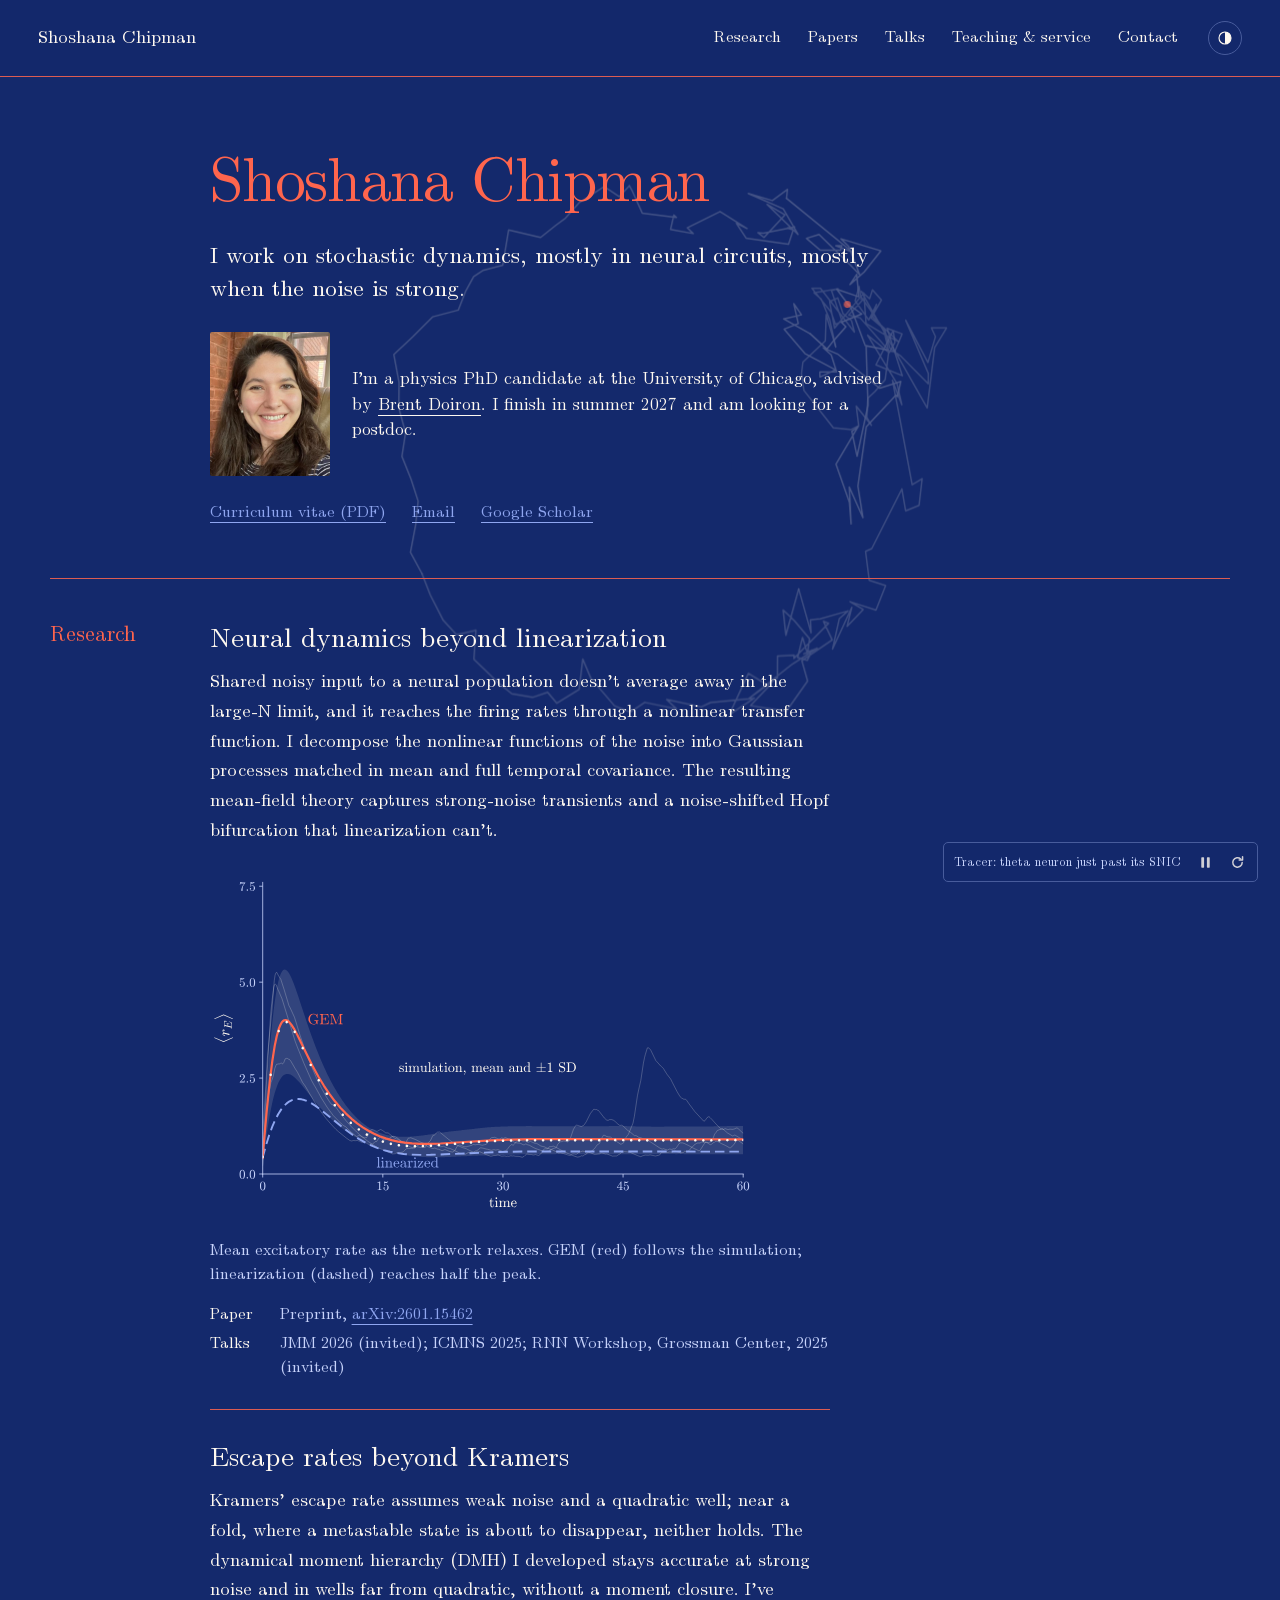
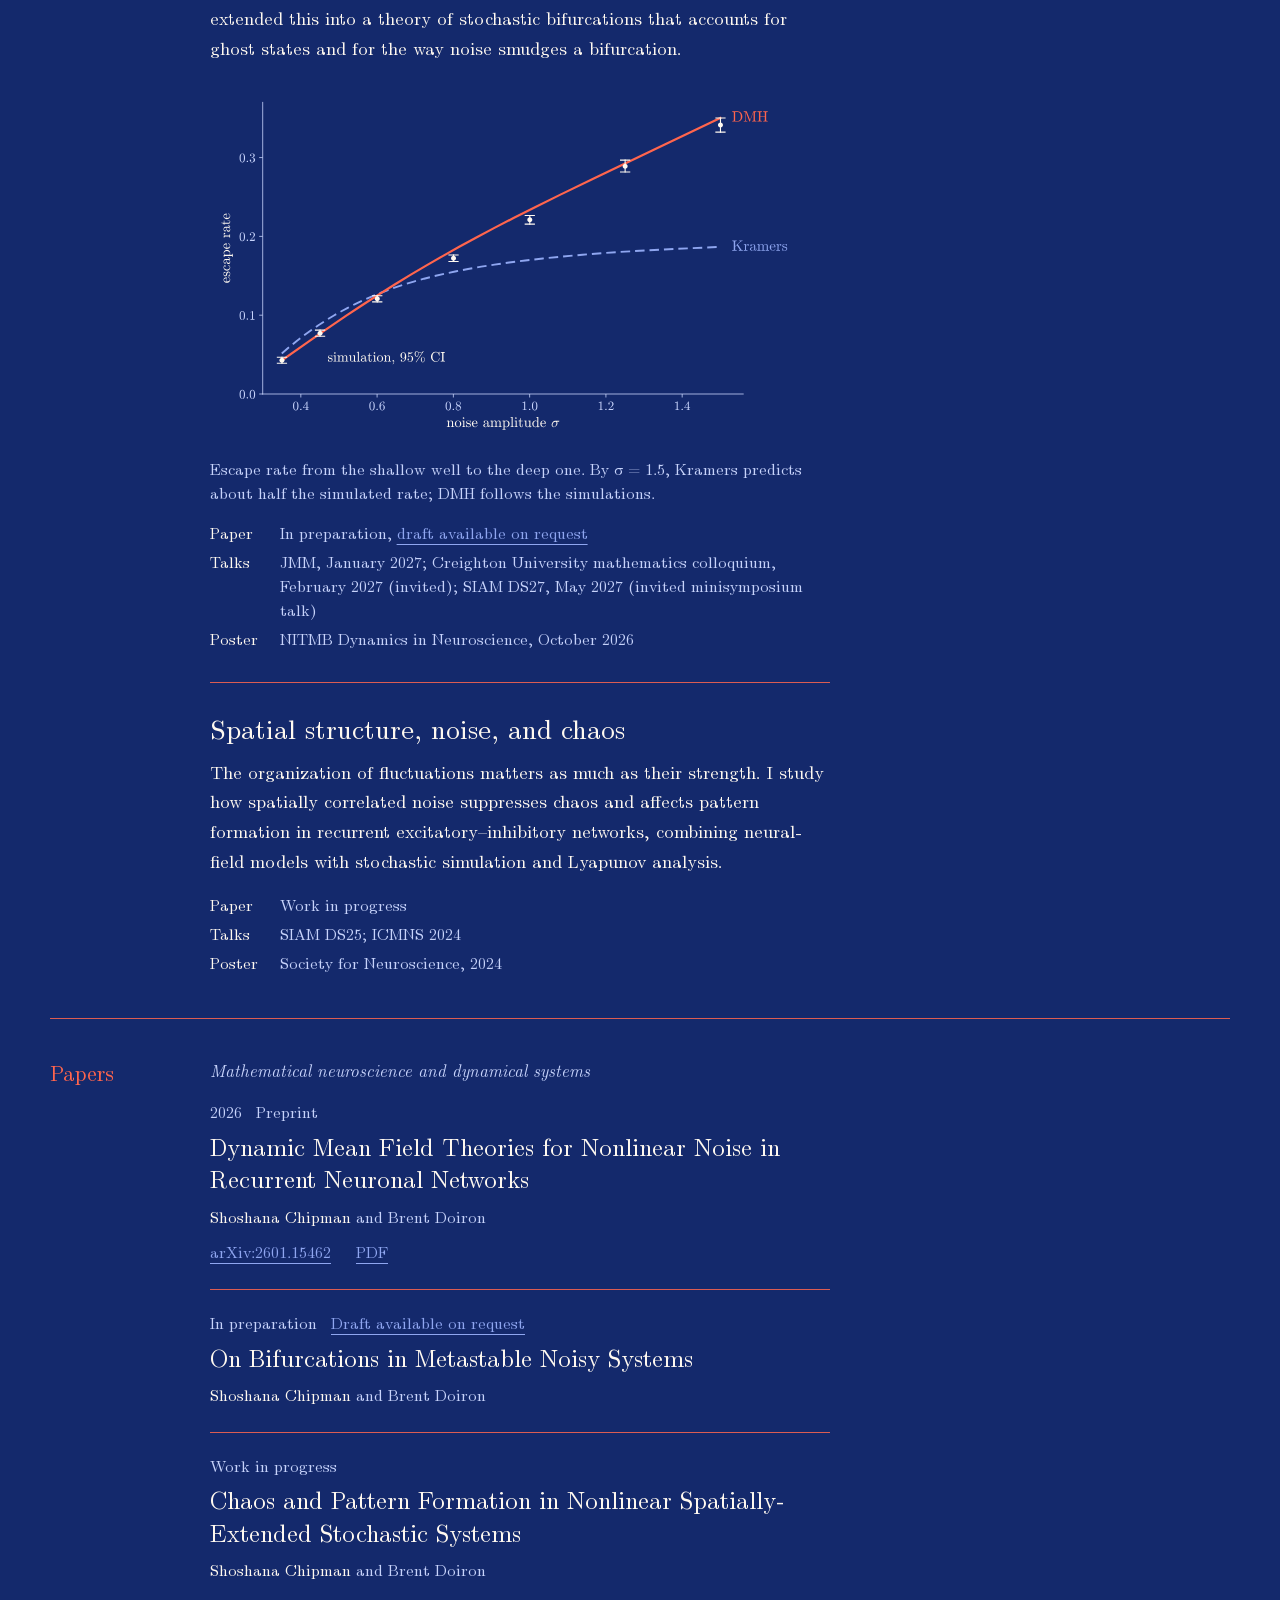
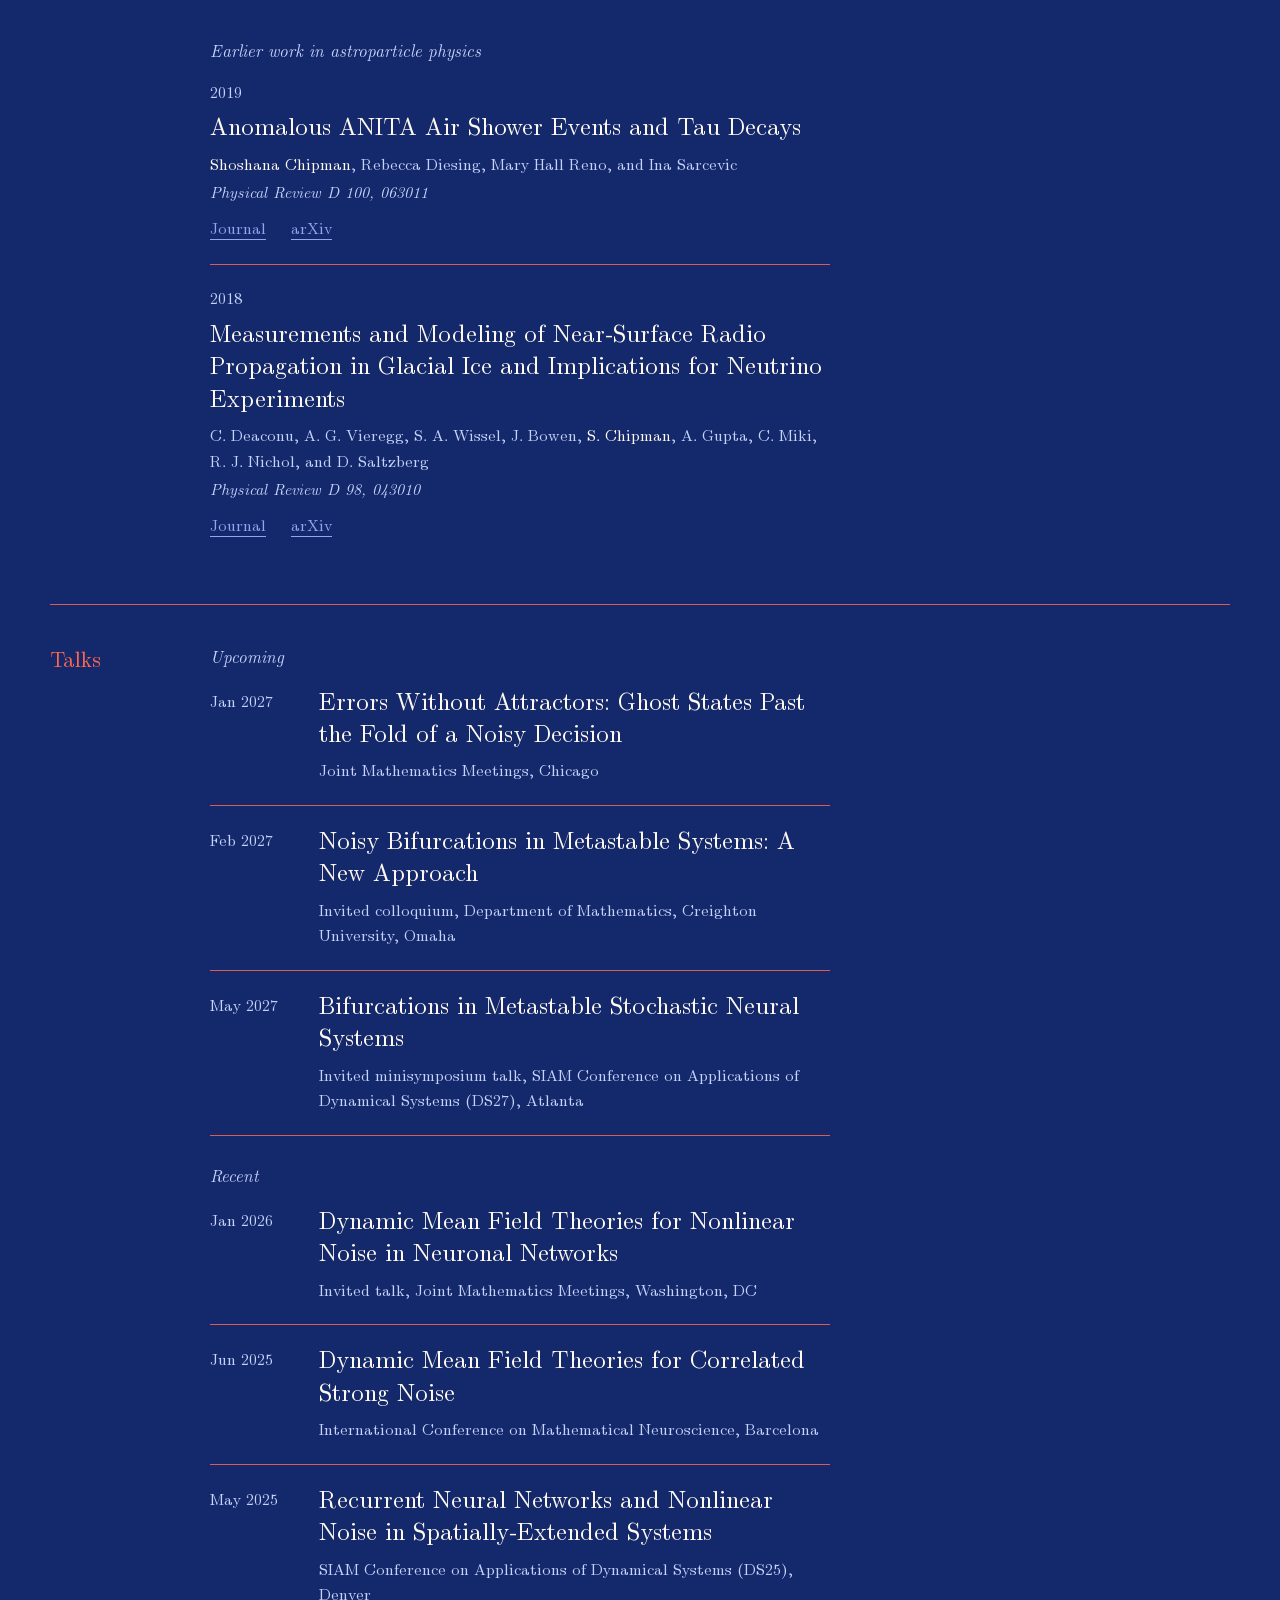
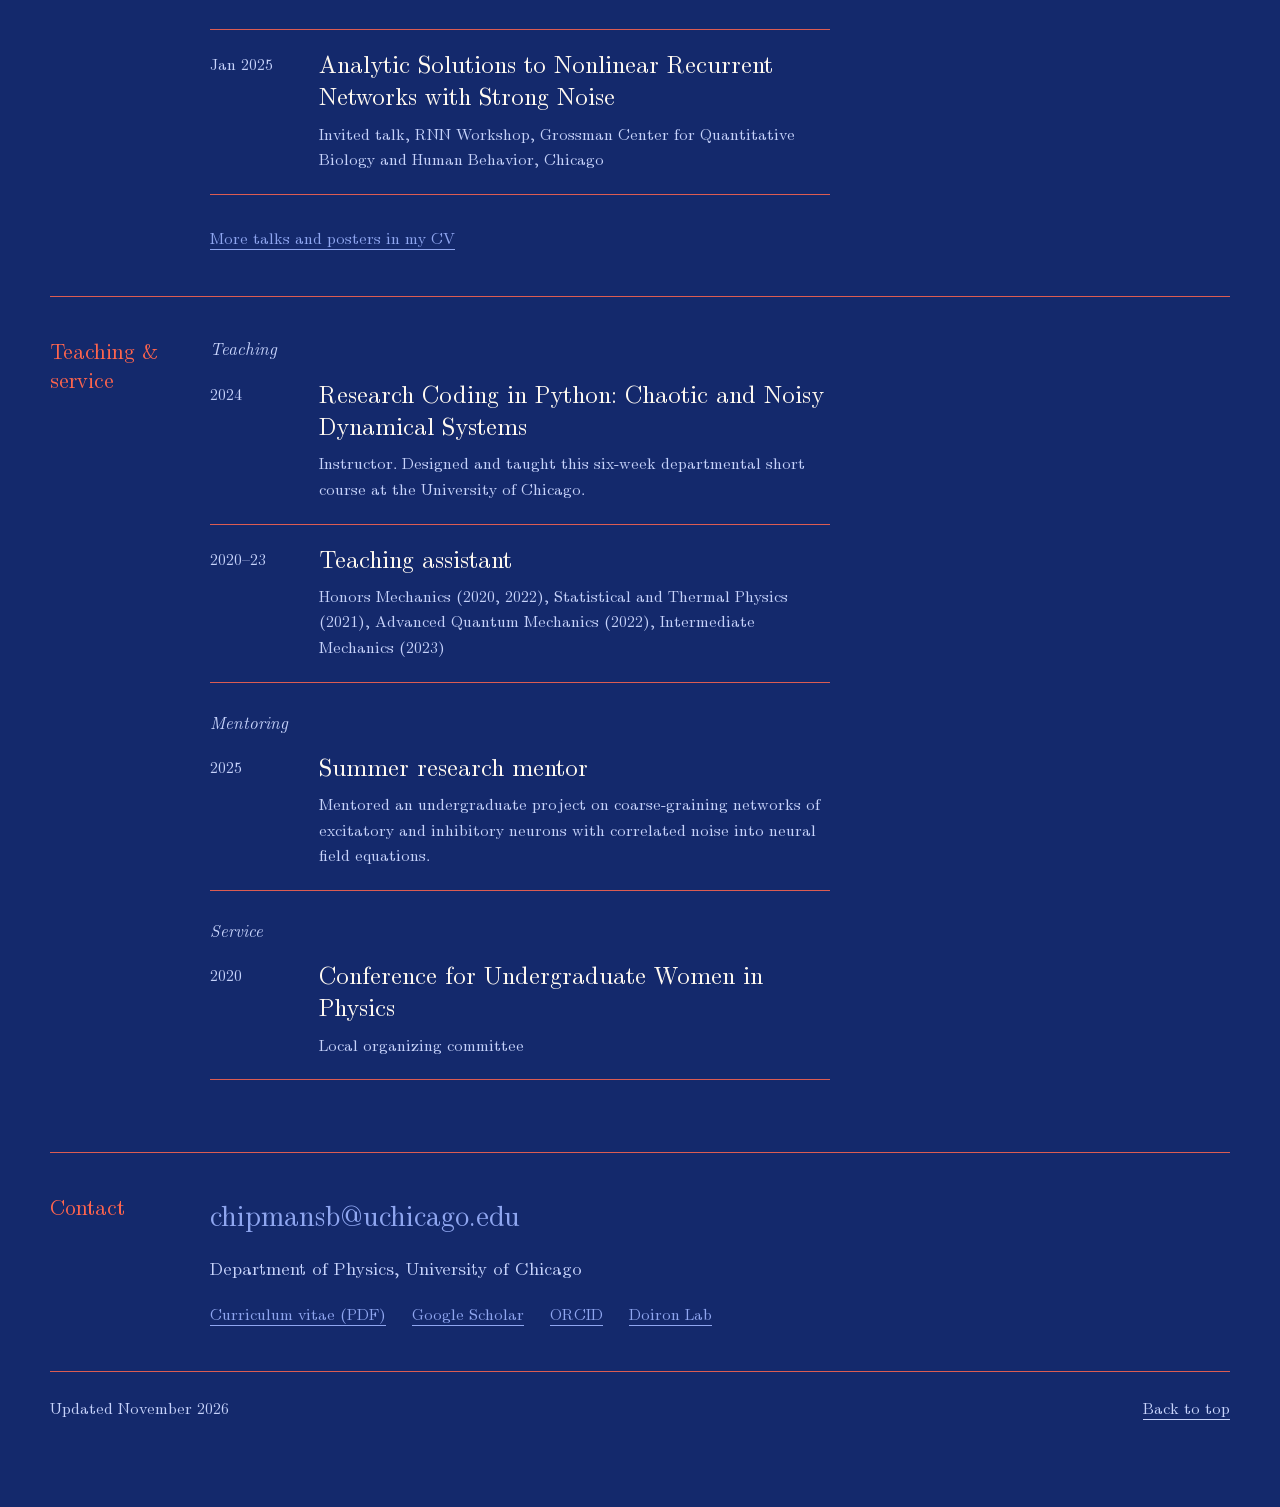
==== commit ea1a85a5: "Add files via upload" ====
--- a/index.html
+++ b/index.html
@@ -9,13 +9,15 @@
   <meta property="og:title" content="Shoshana Chipman">
   <meta property="og:description" content="Stochastic dynamics and mathematical neuroscience.">
   <meta property="og:type" content="website">
+  <meta property="og:url" content="https://shoshana-chipman.github.io/">
+  <link rel="canonical" href="https://shoshana-chipman.github.io/">
   <meta name="author" content="Shoshana Chipman">
-  <meta property="og:image" content="https://SITE-URL/assets/preview.png">
+  <meta property="og:image" content="https://shoshana-chipman.github.io/assets/preview.png">
   <meta property="og:image:width" content="1200">
   <meta property="og:image:height" content="630">
   <meta property="og:image:alt" content="Shoshana Chipman, University of Chicago">
   <meta name="twitter:card" content="summary_large_image">
-  <meta name="twitter:image" content="https://SITE-URL/assets/preview.png">
+  <meta name="twitter:image" content="https://shoshana-chipman.github.io/assets/preview.png">
   <link rel="icon" href="favicon.svg" type="image/svg+xml">
   <link rel="icon" href="favicon.ico" sizes="32x32">
   <link rel="apple-touch-icon" href="apple-touch-icon.png">
@@ -24,8 +26,8 @@
     "@context": "https://schema.org",
     "@type": "Person",
     "name": "Shoshana Chipman",
-    "url": "https://SITE-URL/",
-    "image": "https://SITE-URL/assets/headshot.jpg",
+    "url": "https://shoshana-chipman.github.io/",
+    "image": "https://shoshana-chipman.github.io/assets/headshot.jpg",
     "email": "mailto:chipmansb@uchicago.edu",
     "jobTitle": "PhD candidate in Physics",
     "affiliation": {"@type": "CollegeOrUniversity", "name": "University of Chicago"},
@@ -34,7 +36,8 @@
     "sameAs": [
       "https://scholar.google.com/citations?user=jHu5gXQAAAAJ",
       "https://orcid.org/0009-0009-2627-6084",
-      "https://physics.uchicago.edu/people/profile/shoshana-chipman/"
+      "https://physics.uchicago.edu/people/profile/shoshana-chipman/",
+      "https://github.com/shoshana-chipman"
     ]
   }
   </script>
@@ -215,7 +218,7 @@
           <a href="assets/shoshana-chipman-cv.pdf">Curriculum vitae (PDF)</a>
           <a href="https://scholar.google.com/citations?user=jHu5gXQAAAAJ">Google Scholar</a>
           <a href="https://orcid.org/0009-0009-2627-6084">ORCID</a>
-          <!-- <a href="https://github.com/USERNAME">GitHub</a> -->
+          <!-- <a href="https://github.com/shoshana-chipman">GitHub</a> -->
           <a href="https://brainmath.bsd.uchicago.edu">Doiron Lab</a>
         </div>
       </div>
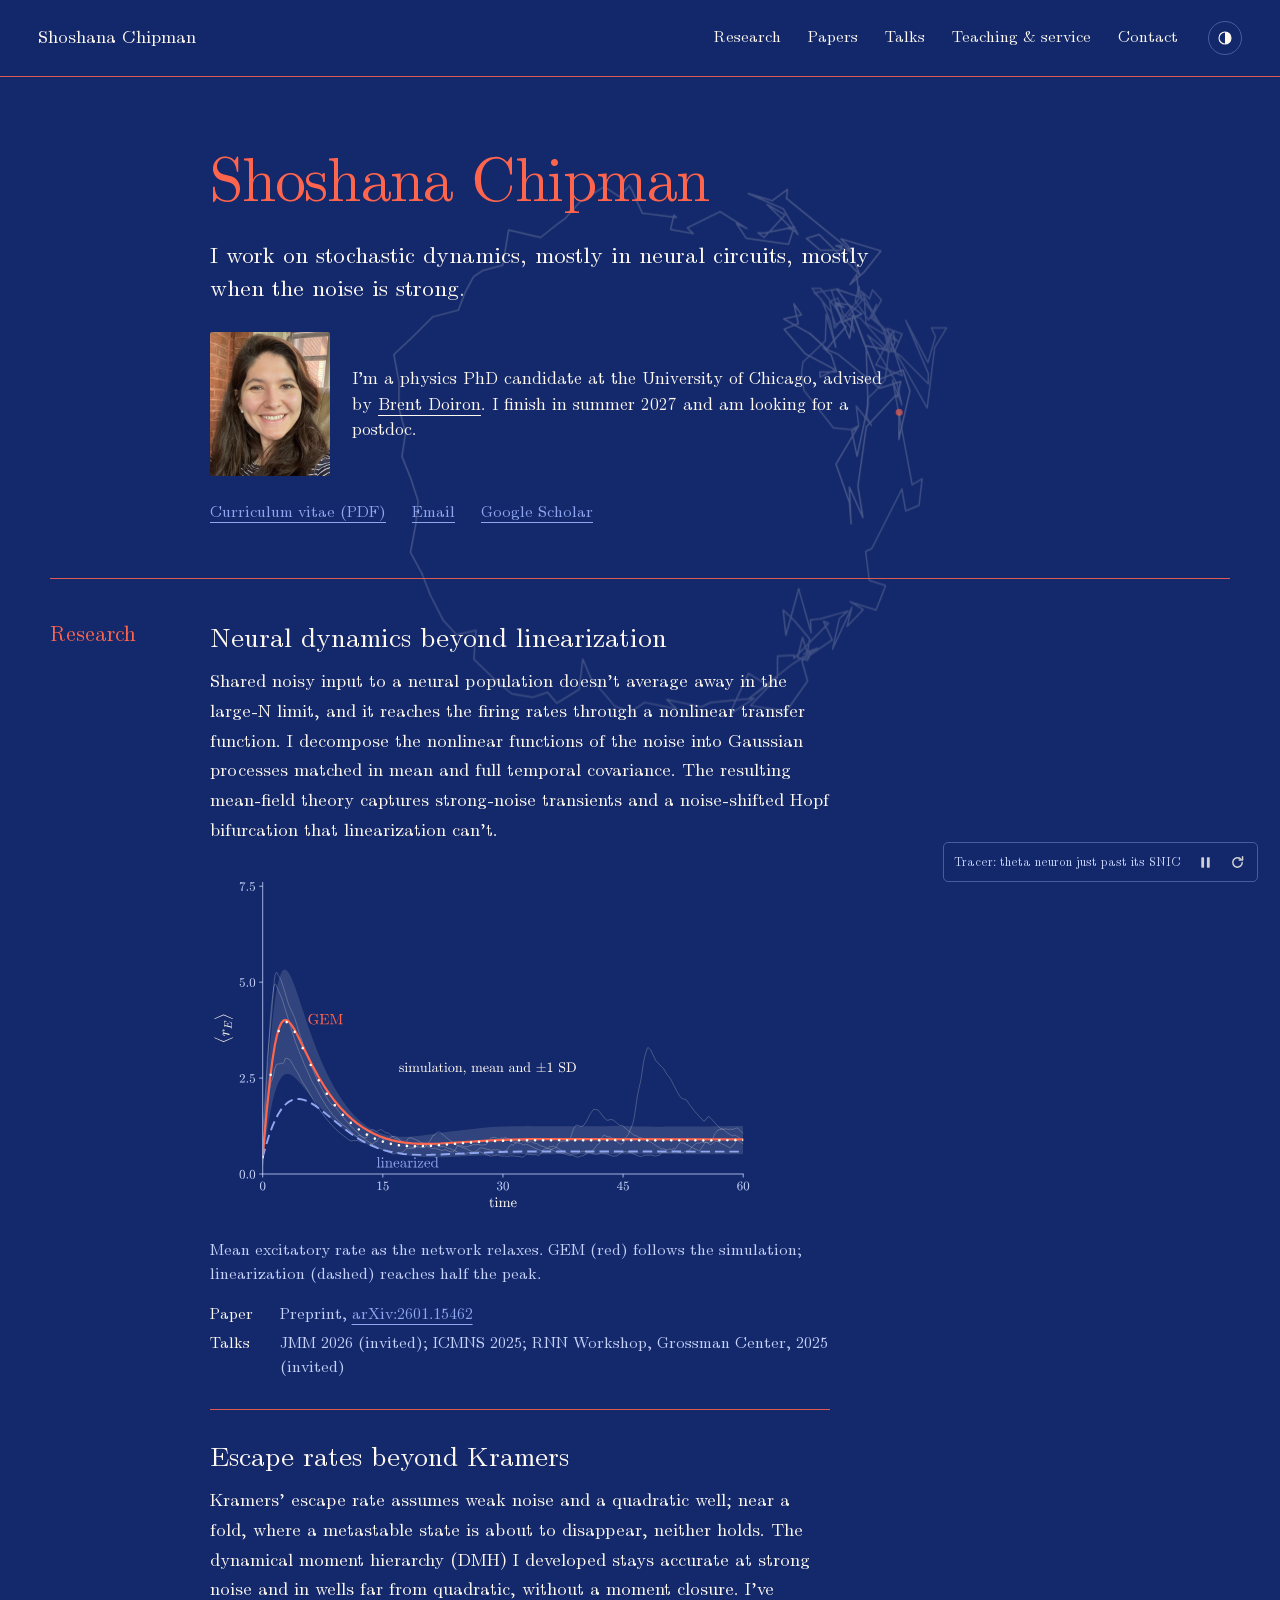
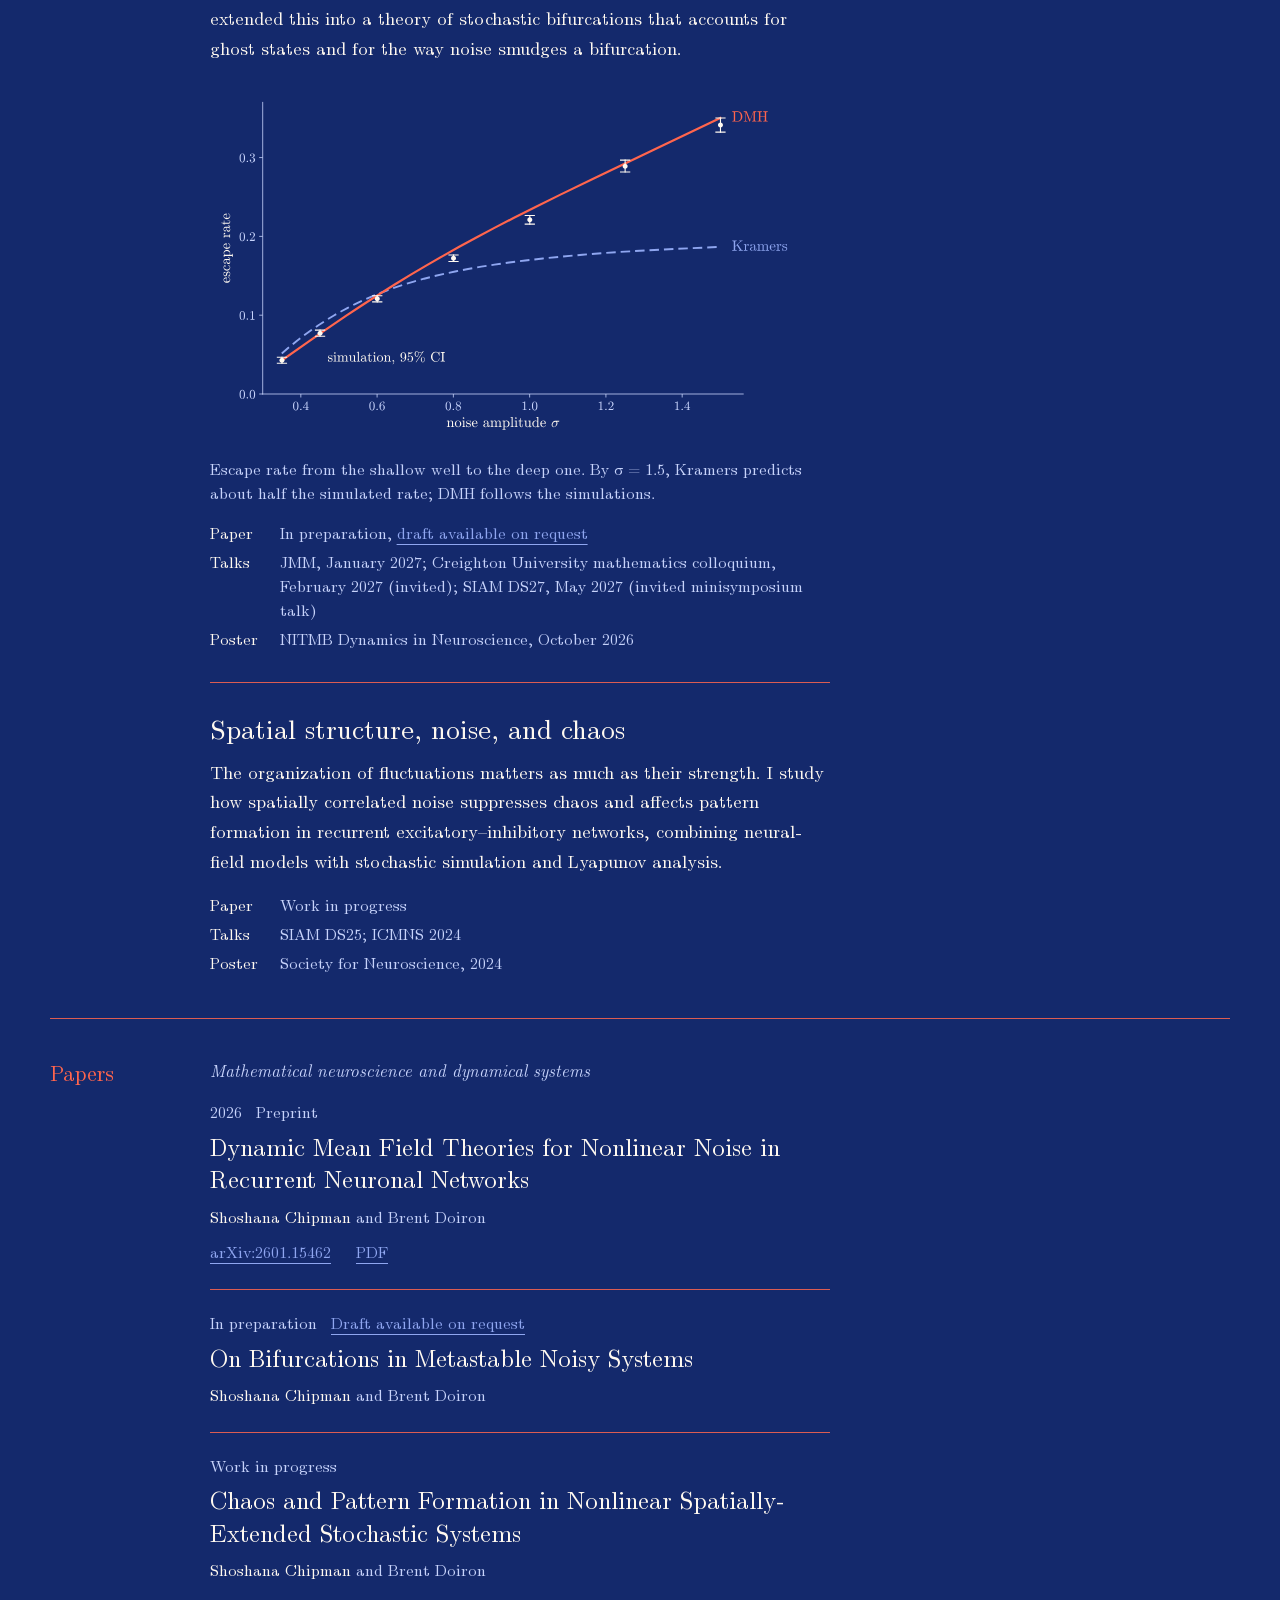
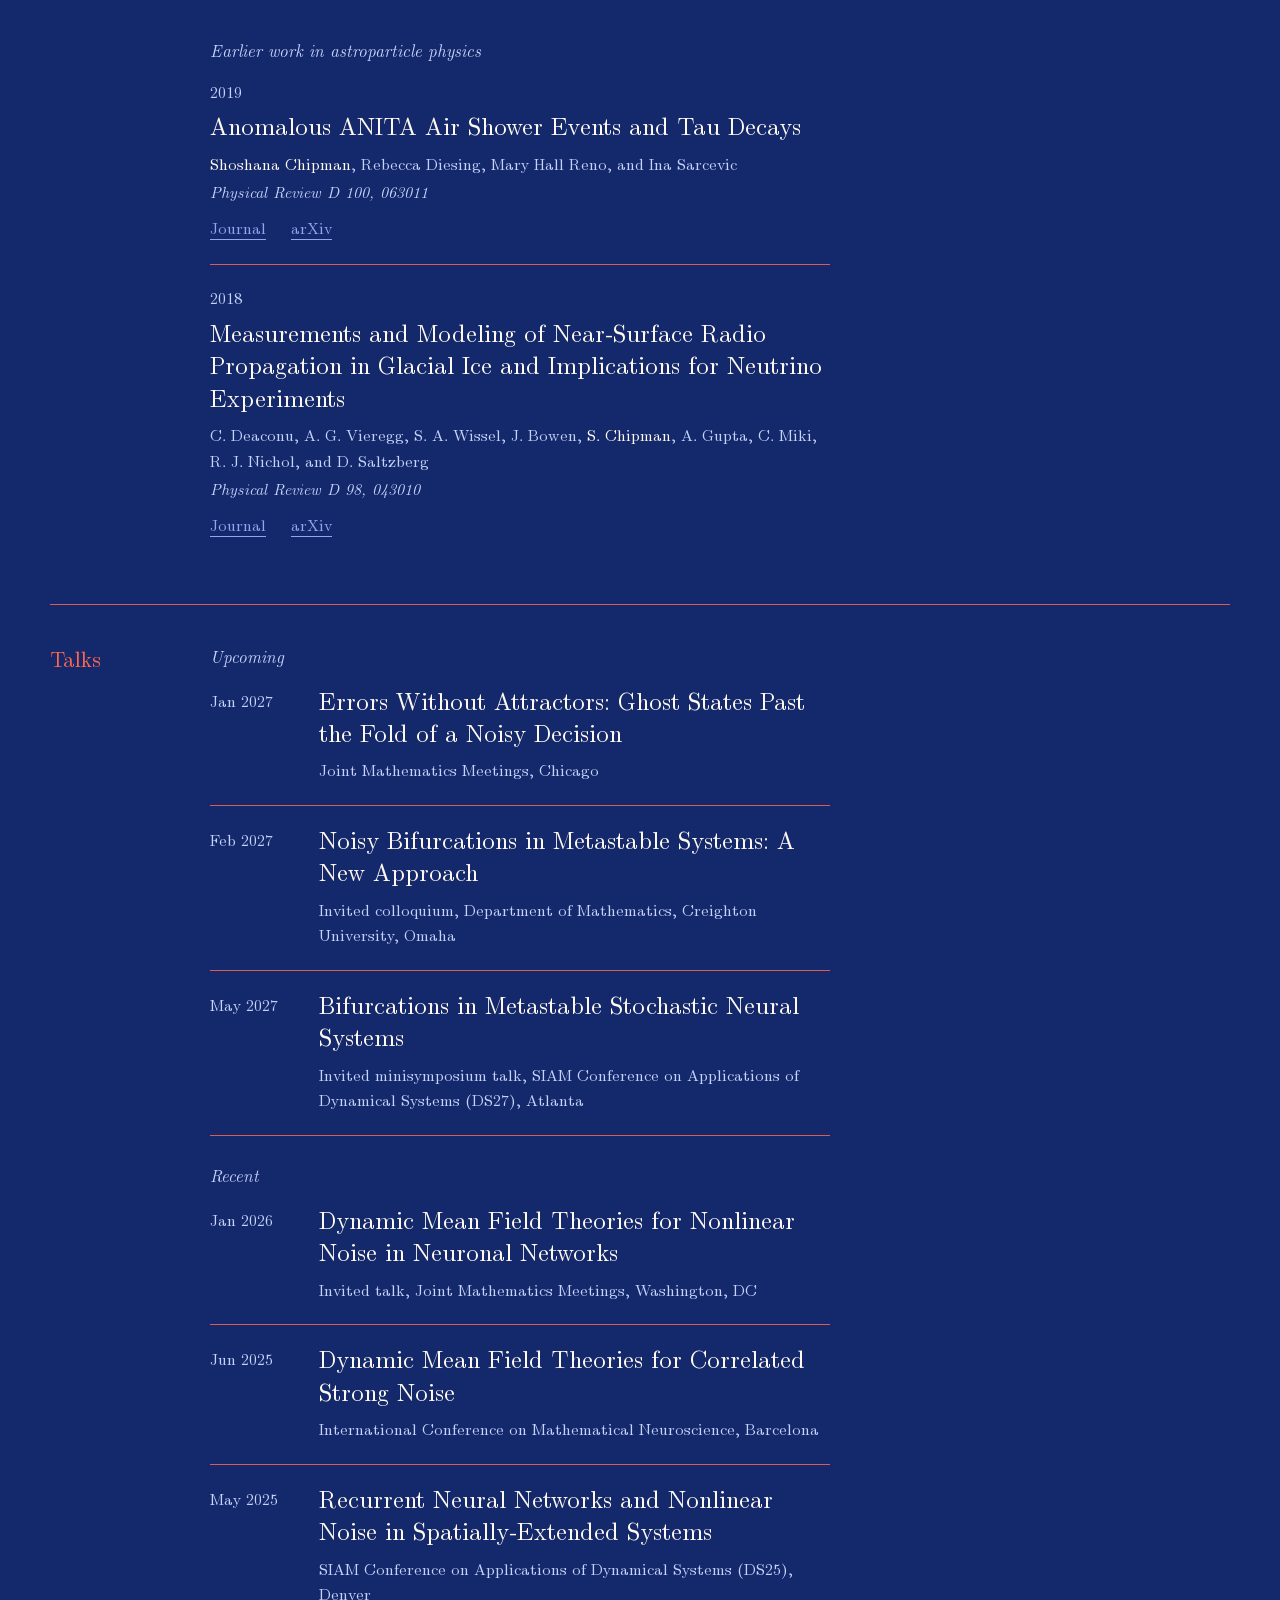
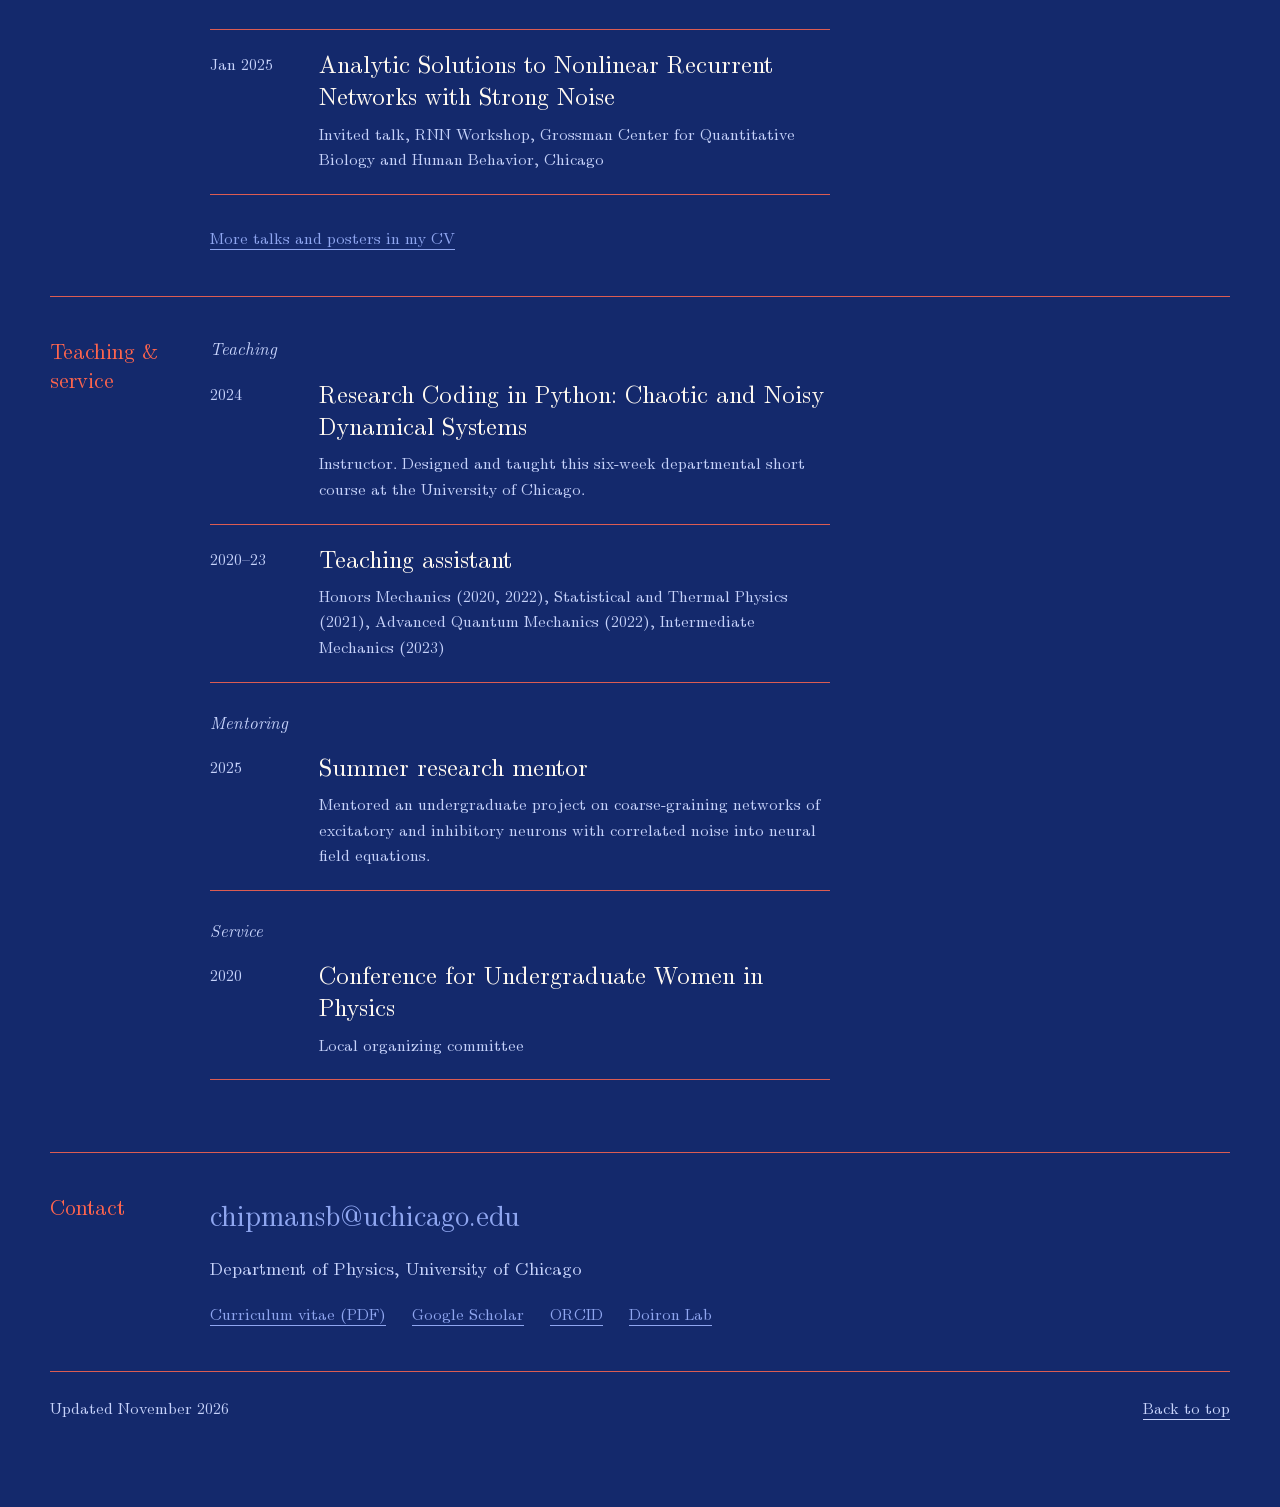
==== commit a921c076: "Add files via upload" ====
--- a/index.html
+++ b/index.html
@@ -7,6 +7,7 @@
   <meta name="description" content="Shoshana Chipman is a physics PhD candidate at the University of Chicago developing mathematical methods for stochastic dynamics in biological systems.">
   <meta name="theme-color" content="#14296c">
   <meta property="og:title" content="Shoshana Chipman">
+  <meta property="og:site_name" content="Shoshana Chipman">
   <meta property="og:description" content="Stochastic dynamics and mathematical neuroscience.">
   <meta property="og:type" content="website">
   <meta property="og:url" content="https://shoshana-chipman.github.io/">
@@ -18,28 +19,67 @@
   <meta property="og:image:alt" content="Shoshana Chipman, University of Chicago">
   <meta name="twitter:card" content="summary_large_image">
   <meta name="twitter:image" content="https://shoshana-chipman.github.io/assets/preview.png">
+  <link rel="icon" href="favicon-192.png" type="image/png" sizes="192x192">
+  <link rel="icon" href="favicon.ico" sizes="16x16 32x32 48x48">
   <link rel="icon" href="favicon.svg" type="image/svg+xml">
-  <link rel="icon" href="favicon.ico" sizes="32x32">
   <link rel="apple-touch-icon" href="apple-touch-icon.png">
   <script type="application/ld+json">
-  {
-    "@context": "https://schema.org",
-    "@type": "Person",
-    "name": "Shoshana Chipman",
-    "url": "https://shoshana-chipman.github.io/",
-    "image": "https://shoshana-chipman.github.io/assets/headshot.jpg",
-    "email": "mailto:chipmansb@uchicago.edu",
-    "jobTitle": "PhD candidate in Physics",
-    "affiliation": {"@type": "CollegeOrUniversity", "name": "University of Chicago"},
-    "alumniOf": {"@type": "CollegeOrUniversity", "name": "University of Chicago"},
-    "knowsAbout": ["Stochastic dynamics", "Mathematical neuroscience", "Dynamical systems", "Mean-field theory", "Metastability"],
-    "sameAs": [
-      "https://scholar.google.com/citations?user=jHu5gXQAAAAJ",
-      "https://orcid.org/0009-0009-2627-6084",
-      "https://physics.uchicago.edu/people/profile/shoshana-chipman/",
-      "https://github.com/shoshana-chipman"
-    ]
-  }
+{
+  "@context": "https://schema.org",
+  "@graph": [
+    {
+      "@type": "WebSite",
+      "@id": "https://shoshana-chipman.github.io/#website",
+      "name": "Shoshana Chipman",
+      "alternateName": [
+        "shoshana-chipman.github.io"
+      ],
+      "url": "https://shoshana-chipman.github.io/"
+    },
+    {
+      "@type": "WebPage",
+      "@id": "https://shoshana-chipman.github.io/#webpage",
+      "url": "https://shoshana-chipman.github.io/",
+      "isPartOf": {
+        "@id": "https://shoshana-chipman.github.io/#website"
+      },
+      "primaryImageOfPage": "https://shoshana-chipman.github.io/assets/search-photo.jpg",
+      "mainEntity": {
+        "@id": "https://shoshana-chipman.github.io/#person"
+      }
+    },
+    {
+      "@type": "Person",
+      "name": "Shoshana Chipman",
+      "url": "https://shoshana-chipman.github.io/",
+      "image": "https://shoshana-chipman.github.io/assets/search-photo.jpg",
+      "email": "mailto:chipmansb@uchicago.edu",
+      "jobTitle": "PhD candidate in Physics",
+      "affiliation": {
+        "@type": "CollegeOrUniversity",
+        "name": "University of Chicago"
+      },
+      "alumniOf": {
+        "@type": "CollegeOrUniversity",
+        "name": "University of Chicago"
+      },
+      "knowsAbout": [
+        "Stochastic dynamics",
+        "Mathematical neuroscience",
+        "Dynamical systems",
+        "Mean-field theory",
+        "Metastability"
+      ],
+      "sameAs": [
+        "https://scholar.google.com/citations?user=jHu5gXQAAAAJ",
+        "https://orcid.org/0009-0009-2627-6084",
+        "https://physics.uchicago.edu/people/profile/shoshana-chipman/",
+        "https://github.com/shoshana-chipman"
+      ],
+      "@id": "https://shoshana-chipman.github.io/#person"
+    }
+  ]
+}
   </script>
   <link rel="stylesheet" href="css/style.css">
   <script>
